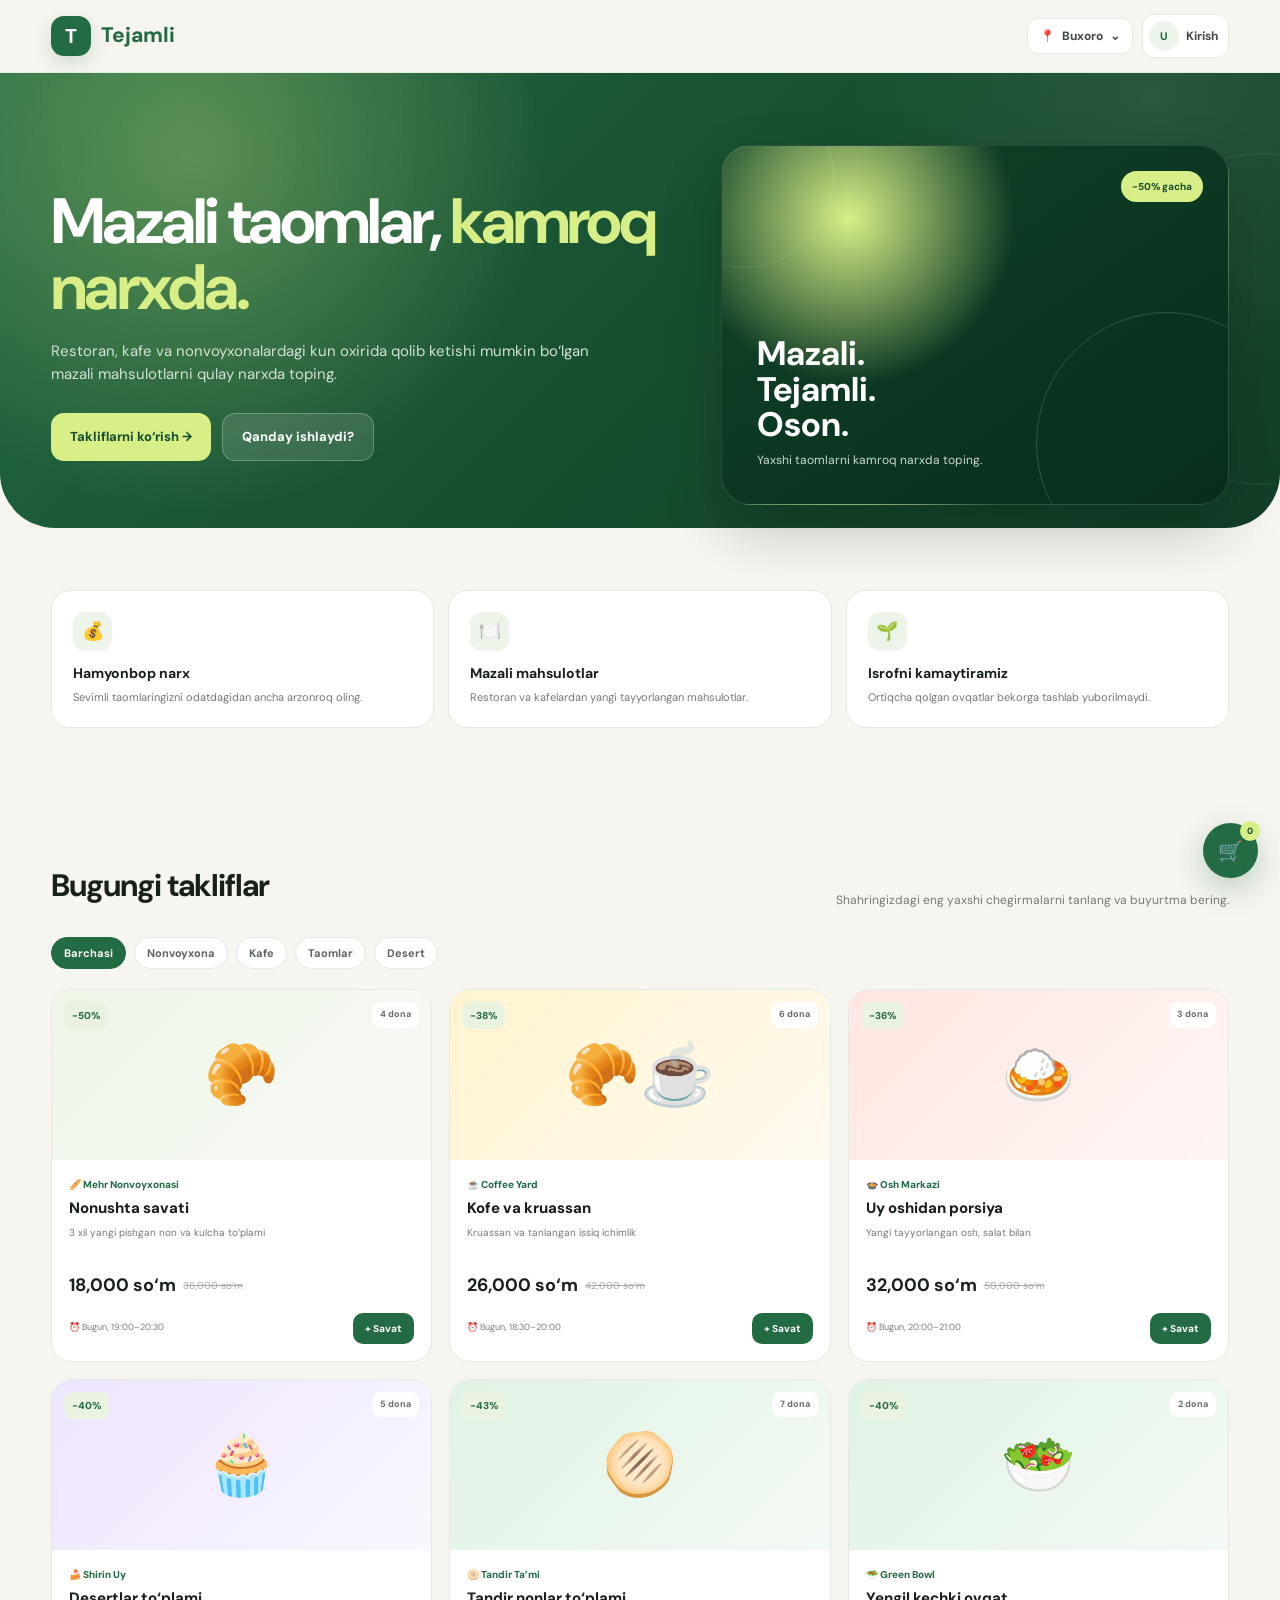
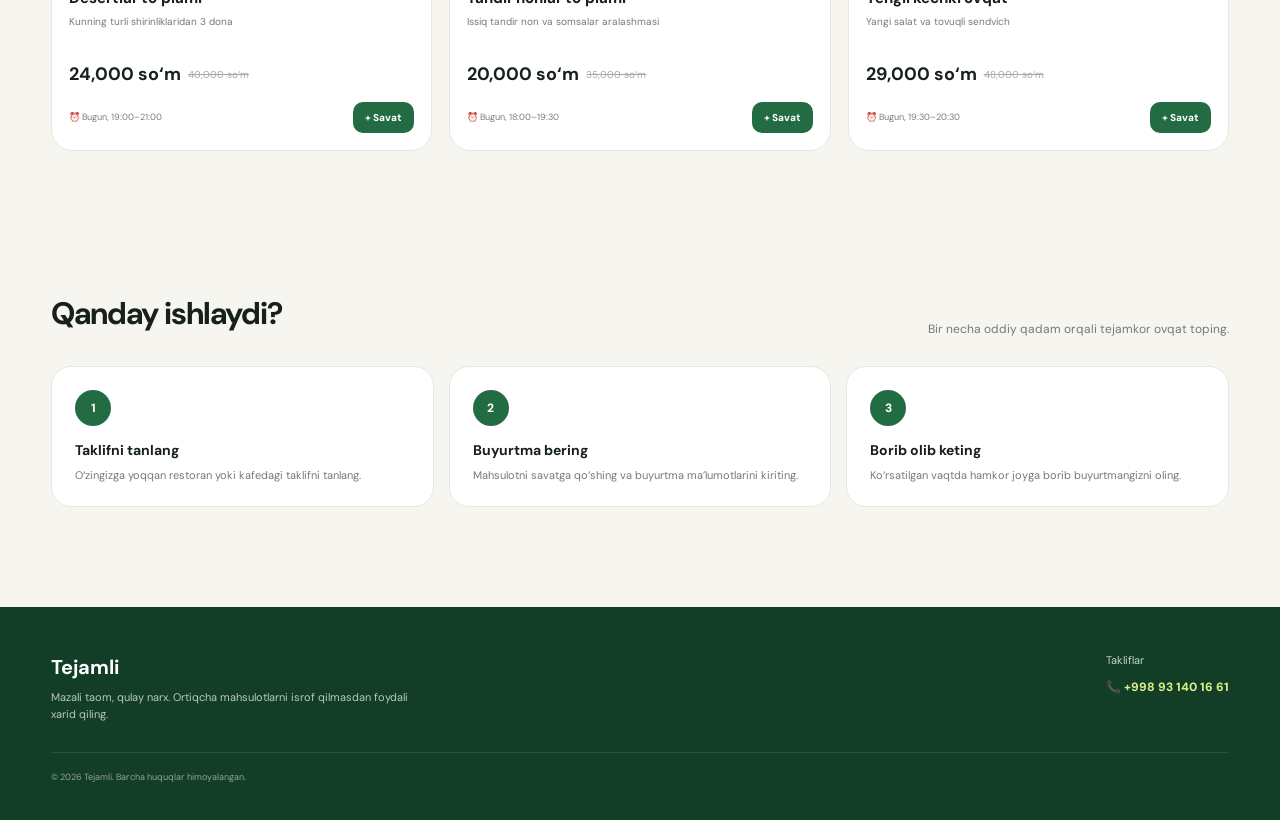
==== index.html @ e1c75a58 "Tejamli website" ====
<!DOCTYPE html>
<html lang="uz">
<head>

<meta charset="UTF-8">
<meta name="viewport" content="width=device-width, initial-scale=1.0">
<meta name="theme-color" content="#174f31">

<title>Tejamli — mazali taom, qulay narx</title>

<style>

@import url('https://fonts.googleapis.com/css2?family=DM+Sans:wght@400;500;600;700;800&display=swap');

:root{
    --green:#236b43;
    --green-dark:#174f31;
    --lime:#d8ef87;
    --cream:#f6f5f0;
    --white:#ffffff;
    --ink:#172019;
    --muted:#737b73;
    --line:#e5e9e2;
    --shadow:0 15px 40px rgba(24,43,30,.08);
}

*{
    margin:0;
    padding:0;
    box-sizing:border-box;
}

html{
    scroll-behavior:smooth;
}

body{
    font-family:'DM Sans',sans-serif;
    background:var(--cream);
    color:var(--ink);
    line-height:1.5;
}

button,
input,
textarea,
select{
    font-family:inherit;
}

button,
a{
    -webkit-tap-highlight-color:transparent;
}

button{
    border:0;
    cursor:pointer;
}

a{
    text-decoration:none;
    color:inherit;
}

.wrap{
    width:min(1180px,92%);
    margin:auto;
}


/* =====================================================
NAVBAR
===================================================== */

.navbar{
    position:sticky;
    top:0;
    z-index:1000;
    background:rgba(246,245,240,.94);
    backdrop-filter:blur(14px);
    border-bottom:1px solid rgba(229,233,226,.8);
}

.nav-inner{
    min-height:72px;
    display:flex;
    align-items:center;
    justify-content:space-between;
    gap:20px;
}


/* OLD STYLE LOGO */

.logo{
    display:flex;
    align-items:center;
    gap:10px;
    font-size:21px;
    font-weight:800;
    color:var(--green);
}

.logo-mark{
    width:40px;
    height:40px;
    border-radius:13px;
    background:var(--green);
    color:white;
    display:grid;
    place-items:center;
    font-size:20px;
    font-weight:800;
    box-shadow:0 7px 18px rgba(35,107,67,.18);
}


/* NAV ACTIONS */

.nav-actions{
    display:flex;
    align-items:center;
    gap:9px;
}

.city-button,
.profile-button{
    display:flex;
    align-items:center;
    gap:7px;
    background:white;
    border:1px solid var(--line);
    border-radius:12px;
    padding:9px 12px;
    font-size:12px;
    font-weight:700;
    color:#404941;
}

.profile-button{
    padding:6px 10px 6px 6px;
}

.profile-avatar{
    width:30px;
    height:30px;
    border-radius:50%;
    object-fit:cover;
    display:none;
}

.profile-avatar.visible{
    display:block;
}

.profile-button .profile-letter{
    width:30px;
    height:30px;
    border-radius:50%;
    background:#edf4e9;
    color:var(--green);
    display:grid;
    place-items:center;
    font-size:11px;
    font-weight:800;
}


/* =====================================================
HERO
===================================================== */

.hero{
    position:relative;
    overflow:hidden;
    padding:0 0 70px;
}

.hero::before{
    content:"";
    position:absolute;
    left:0;
    right:0;
    top:0;
    height:455px;

    background:
        radial-gradient(
            circle at 15% 18%,
            rgba(216,239,135,.32),
            transparent 31%
        ),
        radial-gradient(
            circle at 90% 5%,
            rgba(255,255,255,.08),
            transparent 25%
        ),
        linear-gradient(
            135deg,
            #236b43 0%,
            #174f31 52%,
            #123e27 100%
        );

    border-radius:0 0 55px 55px;
    z-index:0;
}

.hero::after{
    content:"";
    position:absolute;
    width:330px;
    height:330px;
    border-radius:50%;
    border:1px solid rgba(255,255,255,.08);
    right:-150px;
    top:80px;
    z-index:0;
}

.hero-grid{
    position:relative;
    z-index:1;

    display:grid;
    grid-template-columns:1.1fr .9fr;
    gap:50px;
    align-items:center;

    padding-top:72px;
}

.hero h1{
    font-size:clamp(38px,5vw,68px);
    line-height:1.02;
    letter-spacing:-2.8px;
    max-width:700px;
    color:white;
}

.hero h1 span{
    color:var(--lime);
}

.hero-text{
    margin-top:20px;
    max-width:570px;
    color:#d5e1d8;
    font-size:15px;
}

.hero-buttons{
    display:flex;
    flex-wrap:wrap;
    gap:11px;
    margin-top:28px;
}

.primary{
    display:inline-flex;
    justify-content:center;
    align-items:center;
    padding:13px 19px;
    border-radius:13px;
    background:var(--lime);
    color:var(--green-dark);
    font-size:13px;
    font-weight:800;
    transition:.2s;
}

.primary:hover{
    background:#e7f6aa;
    transform:translateY(-2px);
}

.secondary{
    display:inline-flex;
    justify-content:center;
    align-items:center;
    padding:13px 19px;
    border-radius:13px;
    background:rgba(255,255,255,.12);
    color:white;
    border:1px solid rgba(255,255,255,.25);
    font-size:13px;
    font-weight:800;
    backdrop-filter:blur(8px);
}

.secondary:hover{
    background:rgba(255,255,255,.18);
}


/* HERO CARD */

.hero-card{
    min-height:360px;
    border-radius:30px;

    background:
        radial-gradient(
            circle at 25% 20%,
            #d8ef87 0,
            transparent 35%
        ),
        linear-gradient(
            145deg,
            #0f4329,
            #092d1c
        );

    position:relative;
    overflow:hidden;

    box-shadow:
        0 25px 60px rgba(0,0,0,.20);

    border:1px solid rgba(255,255,255,.12);
}

.hero-card::before{
    content:"";
    position:absolute;
    width:260px;
    height:260px;
    border-radius:50%;
    border:1px solid rgba(255,255,255,.16);
    right:-70px;
    bottom:-70px;
}

.hero-card::after{
    content:"";
    position:absolute;
    width:180px;
    height:180px;
    border-radius:50%;
    border:1px solid rgba(255,255,255,.1);
    left:-70px;
    top:-60px;
}

.hero-card-content{
    position:absolute;
    inset:0;
    padding:35px;
    display:flex;
    flex-direction:column;
    justify-content:flex-end;
    color:white;
}

.hero-badge{
    position:absolute;
    top:25px;
    right:25px;
    padding:8px 11px;
    border-radius:30px;
    background:var(--lime);
    color:var(--green-dark);
    font-size:10px;
    font-weight:800;
}

.hero-card-content strong{
    font-size:34px;
    line-height:1.05;
}

.hero-card-content p{
    margin-top:8px;
    max-width:300px;
    color:#cbd8ce;
    font-size:12px;
}


/* =====================================================
BENEFITS
===================================================== */

.benefits{
    padding:15px 0 65px;
}

.benefit-grid{
    display:grid;
    grid-template-columns:repeat(3,1fr);
    gap:14px;
}

.benefit{
    background:white;
    border:1px solid var(--line);
    border-radius:19px;
    padding:21px;
}

.benefit-icon{
    width:39px;
    height:39px;
    border-radius:12px;
    background:#edf4e9;
    display:grid;
    place-items:center;
    font-size:18px;
    margin-bottom:12px;
}

.benefit h3{
    font-size:14px;
}

.benefit p{
    margin-top:5px;
    color:var(--muted);
    font-size:11px;
}


/* =====================================================
SECTION
===================================================== */

.section{
    padding:70px 0;
}

.section-head{
    display:flex;
    align-items:flex-end;
    justify-content:space-between;
    gap:20px;
    margin-bottom:28px;
}

.section-head h2{
    font-size:31px;
    letter-spacing:-1px;
}

.section-head p{
    max-width:460px;
    color:var(--muted);
    font-size:12px;
}


/* =====================================================
FILTERS
===================================================== */

.filters{
    display:flex;
    flex-wrap:wrap;
    gap:8px;
    margin-bottom:20px;
}

.filter{
    padding:8px 12px;
    border-radius:30px;
    background:white;
    border:1px solid var(--line);
    color:#5c665d;
    font-size:11px;
    font-weight:700;
}

.filter.active{
    background:var(--green);
    border-color:var(--green);
    color:white;
}


/* =====================================================
OFFERS
===================================================== */

.offers-grid{
    display:grid;
    grid-template-columns:repeat(3,1fr);
    gap:17px;
}

.offer-card{
    background:white;
    border:1px solid var(--line);
    border-radius:21px;
    overflow:hidden;
    transition:.25s;
    min-width:0;
}

.offer-card:hover{
    transform:translateY(-4px);
    box-shadow:var(--shadow);
}

.offer-image{
    height:170px;
    position:relative;
    display:grid;
    place-items:center;
    font-size:60px;
    background:linear-gradient(135deg,#edf5e7,#f8faf6);
}

.offer-image.yellow{
    background:linear-gradient(135deg,#fff4cf,#fffaf0);
}

.offer-image.pink{
    background:linear-gradient(135deg,#ffe6e2,#fff6f4);
}

.offer-image.purple{
    background:linear-gradient(135deg,#eee5ff,#faf7ff);
}

.offer-image.green{
    background:linear-gradient(135deg,#dff3e4,#f4faf5);
}

.offer-discount{
    position:absolute;
    left:12px;
    top:12px;
    padding:6px 8px;
    border-radius:8px;
    background:#eaf3df;
    color:var(--green);
    font-size:10px;
    font-weight:800;
}

.offer-count{
    position:absolute;
    right:12px;
    top:12px;
    padding:6px 8px;
    border-radius:8px;
    background:rgba(255,255,255,.9);
    color:#656d65;
    font-size:9px;
    font-weight:700;
}

.offer-body{
    padding:17px;
}

.offer-shop{
    color:var(--green);
    font-size:10px;
    font-weight:800;
}

.offer-name{
    margin-top:5px;
    font-size:15px;
    font-weight:800;
}

.offer-desc{
    margin-top:5px;
    min-height:34px;
    color:var(--muted);
    font-size:10px;
}

.offer-price{
    display:flex;
    align-items:center;
    gap:7px;
    margin-top:13px;
}

.offer-price strong{
    font-size:18px;
}

.offer-price del{
    color:#a5aaa4;
    font-size:10px;
}

.offer-bottom{
    display:flex;
    justify-content:space-between;
    align-items:center;
    gap:10px;
    margin-top:14px;
}

.offer-time{
    color:#777e77;
    font-size:9px;
}

.add-cart{
    padding:9px 12px;
    border-radius:10px;
    background:var(--green);
    color:white;
    font-size:10px;
    font-weight:800;
    white-space:nowrap;
}

.add-cart:hover{
    background:var(--green-dark);
}


/* =====================================================
HOW IT WORKS
===================================================== */

.steps{
    display:grid;
    grid-template-columns:repeat(3,1fr);
    gap:15px;
}

.step{
    background:white;
    border:1px solid var(--line);
    border-radius:20px;
    padding:23px;
}

.step-number{
    width:36px;
    height:36px;
    border-radius:50%;
    background:var(--green);
    color:white;
    display:grid;
    place-items:center;
    font-size:12px;
    font-weight:800;
    margin-bottom:14px;
}

.step h3{
    font-size:14px;
}

.step p{
    margin-top:6px;
    color:var(--muted);
    font-size:11px;
}


/* =====================================================
CART
===================================================== */

.cart-float{
    position:fixed;
    right:22px;
    bottom:22px;
    z-index:900;
    width:55px;
    height:55px;
    border-radius:50%;
    background:var(--green);
    color:white;
    box-shadow:0 10px 30px rgba(35,107,67,.28);
    font-size:20px;
}

.cart-count{
    position:absolute;
    right:-2px;
    top:-2px;
    min-width:20px;
    height:20px;
    padding:0 5px;
    border-radius:20px;
    background:#d8ef87;
    color:var(--green-dark);
    display:grid;
    place-items:center;
    font-size:9px;
    font-weight:800;
}


/* =====================================================
MODALS
===================================================== */

.modal{
    position:fixed;
    inset:0;
    z-index:2000;
    display:none;
    align-items:center;
    justify-content:center;
    padding:18px;
    background:rgba(16,25,19,.55);
    backdrop-filter:blur(5px);
}

.modal.active{
    display:flex;
}

.modal-box{
    width:min(560px,100%);
    max-height:90vh;
    overflow:auto;
    background:#fff;
    border-radius:24px;
    padding:22px;
    box-shadow:0 25px 70px rgba(0,0,0,.2);
}

.modal-header{
    display:flex;
    align-items:center;
    justify-content:space-between;
    gap:15px;
    margin-bottom:18px;
}

.modal-header h2{
    font-size:20px;
}

.close-modal{
    width:34px;
    height:34px;
    border-radius:10px;
    background:#f1f3ef;
    color:#596159;
    font-size:22px;
}

.close-modal:hover{
    background:#e8ece6;
}


/* =====================================================
CART MODAL
===================================================== */

.cart-list{
    display:flex;
    flex-direction:column;
    gap:10px;
}

.cart-item{
    display:flex;
    align-items:center;
    gap:12px;
    padding:12px;
    border:1px solid var(--line);
    border-radius:15px;
}

.cart-item-icon{
    width:48px;
    height:48px;
    border-radius:12px;
    background:#f0f5ed;
    display:grid;
    place-items:center;
    font-size:22px;
}

.cart-item-info{
    flex:1;
}

.cart-item-info strong{
    display:block;
    font-size:12px;
}

.cart-item-info span{
    display:block;
    margin-top:2px;
    color:var(--muted);
    font-size:10px;
}

.quantity{
    display:flex;
    align-items:center;
    gap:8px;
}

.quantity button{
    width:26px;
    height:26px;
    border-radius:8px;
    background:#edf3e9;
    color:var(--green);
    font-weight:800;
}

.quantity span{
    min-width:15px;
    text-align:center;
    font-size:11px;
    font-weight:800;
}

.cart-total{
    display:flex;
    justify-content:space-between;
    align-items:center;
    padding-top:17px;
    margin-top:17px;
    border-top:1px solid var(--line);
}

.cart-total strong{
    font-size:20px;
}

.order-form{
    display:flex;
    flex-direction:column;
    gap:10px;
    margin-top:18px;
}

.form-input{
    width:100%;
    padding:13px;
    border:1px solid #dfe5dc;
    border-radius:12px;
    outline:none;
    background:#fbfcfa;
    font-size:12px;
}

.form-input:focus{
    border-color:var(--green);
}


/* =====================================================
CITY
===================================================== */

.city-search{
    margin-bottom:12px;
}

.city-list{
    display:grid;
    grid-template-columns:repeat(2,1fr);
    gap:8px;
}

.city-item{
    padding:12px;
    border-radius:12px;
    background:#f6f8f4;
    color:#4d574f;
    font-size:11px;
    font-weight:700;
    text-align:left;
}

.city-item:hover{
    background:#eaf2e5;
    color:var(--green);
}


/* =====================================================
LOGIN
===================================================== */

.login-box{
    width:min(430px,100%);
    text-align:center;
}

.login-logo{
    width:60px;
    height:60px;
    margin:4px auto 15px;
    border-radius:18px;
    background:var(--green);
    color:white;
    display:grid;
    place-items:center;
    font-size:28px;
}

.login-box h2{
    font-size:23px;
}

.login-box p{
    margin:7px auto 20px;
    max-width:320px;
    color:var(--muted);
    font-size:11px;
}

.google-login{
    width:100%;
    min-height:44px;
    display:flex;
    align-items:center;
    justify-content:center;
    border:1px solid #dfe4df;
    border-radius:12px;
    background:white;
}

.demo-login{
    display:grid;
    grid-template-columns:1fr 1fr;
    gap:9px;
    margin-top:10px;
}

.demo-login button{
    padding:12px;
    border-radius:12px;
    background:#f3f5f2;
    color:#505850;
    font-size:11px;
    font-weight:700;
}


/* =====================================================
PROFILE
===================================================== */

.profile-box{
    width:min(430px,100%);
}

.profile-top{
    text-align:center;
}

.profile-big-avatar{
    width:75px;
    height:75px;
    margin:0 auto 12px;
    border-radius:50%;
    object-fit:cover;
}

.profile-big-letter{
    width:75px;
    height:75px;
    margin:0 auto 12px;
    border-radius:50%;
    background:#eaf3e5;
    color:var(--green);
    display:grid;
    place-items:center;
    font-size:25px;
    font-weight:800;
}

.profile-top h2{
    font-size:18px;
}

.profile-top p{
    margin-top:4px;
    color:var(--muted);
    font-size:11px;
}

.profile-info{
    margin-top:20px;
    display:flex;
    flex-direction:column;
    gap:8px;
}

.profile-info-row{
    padding:12px;
    background:#f7f9f6;
    border-radius:12px;
}

.profile-info-row span{
    display:block;
    color:#929991;
    font-size:9px;
}

.profile-info-row strong{
    display:block;
    margin-top:2px;
    font-size:11px;
}

.logout-button{
    width:100%;
    margin-top:15px;
    padding:13px;
    border-radius:12px;
    background:#f9e9e7;
    color:#b44336;
    font-size:12px;
    font-weight:800;
}


/* =====================================================
COMMENTS
===================================================== */

.comments-box{
    width:min(560px,100%);
}

.comments-intro{
    background:linear-gradient(
        135deg,
        #eef6e8,
        #f7f9f4
    );
    border:1px solid #e0e9da;
    border-radius:18px;
    padding:17px;
    margin-bottom:17px;
}

.comments-intro strong{
    display:block;
    font-size:15px;
    margin-bottom:5px;
}

.comments-intro p{
    color:var(--muted);
    font-size:11px;
    line-height:1.5;
}

.comment-form{
    display:flex;
    flex-direction:column;
    gap:10px;
}

.comment-input{
    width:100%;
    min-height:105px;
    resize:vertical;
    padding:14px;
    border:1px solid #dfe5dc;
    border-radius:15px;
    outline:none;
    background:#fbfcfa;
    color:var(--ink);
    font-size:13px;
    line-height:1.5;
}

.comment-input:focus{
    border-color:var(--green);
    box-shadow:0 0 0 3px #236b4312;
}

.comment-send{
    width:100%;
    padding:14px;
    border-radius:13px;
    background:var(--green);
    color:white;
    font-size:13px;
    font-weight:800;
    transition:.2s;
}

.comment-send:hover{
    background:#174f31;
    transform:translateY(-1px);
}

.comments-title{
    display:flex;
    align-items:center;
    justify-content:space-between;
    gap:10px;
    margin:23px 0 11px;
}

.comments-title h3{
    font-size:15px;
}

.comments-count{
    padding:5px 9px;
    border-radius:30px;
    background:#edf4e9;
    color:var(--green);
    font-size:10px;
    font-weight:800;
}

.comments-list{
    display:flex;
    flex-direction:column;
    gap:9px;
    max-height:300px;
    overflow:auto;
    padding-right:2px;
}

.comment-item{
    display:flex;
    gap:10px;
    padding:12px;
    border:1px solid #e7ebe4;
    border-radius:15px;
    background:#fff;
}

.comment-avatar{
    width:35px;
    height:35px;
    flex:none;
    border-radius:50%;
    background:linear-gradient(
        145deg,
        #2c8050,
        #1c5736
    );
    color:white;
    display:grid;
    place-items:center;
    font-size:12px;
    font-weight:800;
}

.comment-content{
    min-width:0;
    flex:1;
}

.comment-user{
    font-size:12px;
    font-weight:800;
}

.comment-text{
    margin-top:4px;
    color:#687065;
    font-size:11px;
    line-height:1.5;
    word-break:break-word;
}

.comment-date{
    margin-top:5px;
    color:#a0a59d;
    font-size:9px;
}

.empty-comments{
    text-align:center;
    padding:25px 10px;
    color:var(--muted);
    border:1px dashed #dce2d8;
    border-radius:15px;
}

.empty-comments-icon{
    font-size:28px;
    margin-bottom:7px;
}

.empty-comments p{
    font-size:11px;
}


/* =====================================================
FOOTER
===================================================== */

.footer{
    margin-top:30px;
    padding:45px 0 35px;
    background:#123e27;
    color:white;
}

.footer-inner{
    display:flex;
    justify-content:space-between;
    gap:30px;
}

.footer-brand{
    max-width:380px;
}

.footer-brand h3{
    font-size:20px;
}

.footer-brand p{
    margin-top:7px;
    color:#b9c9be;
    font-size:11px;
}

.footer-links{
    display:flex;
    flex-direction:column;
    gap:9px;
}

.footer-links a{
    color:#c7d3ca;
    font-size:11px;
    transition:.2s;
}

.footer-links a:hover{
    color:white;
}

.contact-phone{
    display:inline-flex;
    align-items:center;
    gap:7px;
    color:#d8ef87 !important;
    font-size:12px !important;
    font-weight:800;
    transition:.2s;
}

.contact-phone:hover{
    color:white !important;
    transform:translateY(-1px);
}

.footer-bottom{
    margin-top:30px;
    padding-top:18px;
    border-top:1px solid rgba(255,255,255,.1);
    color:#91a498;
    font-size:9px;
}


/* =====================================================
TOAST
===================================================== */

.toast{
    position:fixed;
    left:50%;
    bottom:25px;
    z-index:4000;
    transform:translate(-50%,20px);
    opacity:0;
    pointer-events:none;
    padding:12px 17px;
    border-radius:12px;
    background:#172019;
    color:white;
    font-size:11px;
    font-weight:700;
    transition:.25s;
}

.toast.show{
    opacity:1;
    transform:translate(-50%,0);
}


/* =====================================================
RESPONSIVE
===================================================== */

@media(max-width:900px){

    .hero-grid{
        grid-template-columns:1fr;
    }

    .hero::before{
        height:590px;
    }

    .hero{
        padding-top:0;
    }

    .offers-grid{
        grid-template-columns:repeat(2,minmax(0,1fr));
    }

    .benefit-grid,
    .steps{
        grid-template-columns:1fr;
    }

}


/* =====================================================
PHONE — 2 TA PRODUCT
===================================================== */

@media(max-width:600px){

    .wrap{
        width:94%;
    }

    .nav-inner{
        min-height:64px;
    }

    .city-button{
        padding:8px 9px;
    }

    .city-button span{
        display:none;
    }

    .hero::before{
        height:570px;
        border-radius:0 0 35px 35px;
    }

    .hero-grid{
        padding-top:45px;
        gap:30px;
    }

    .hero h1{
        font-size:42px;
        letter-spacing:-2px;
    }

    .hero-text{
        font-size:14px;
    }

    .hero-card{
        min-height:280px;
    }

    .hero-card-content{
        padding:25px;
    }

    .hero-card-content strong{
        font-size:29px;
    }


    /* ASOSIY O'ZGARISH */
    .offers-grid{
        grid-template-columns:repeat(2,minmax(0,1fr));
        gap:9px;
    }

    .offer-card{
        border-radius:15px;
    }

    .offer-image{
        height:105px;
        font-size:38px;
    }

    .offer-discount{
        left:7px;
        top:7px;
        padding:4px 5px;
        border-radius:6px;
        font-size:8px;
    }

    .offer-count{
        right:7px;
        top:7px;
        padding:4px 5px;
        border-radius:6px;
        font-size:7px;
    }

    .offer-body{
        padding:10px;
    }

    .offer-shop{
        font-size:8px;
        white-space:nowrap;
        overflow:hidden;
        text-overflow:ellipsis;
    }

    .offer-name{
        margin-top:4px;
        font-size:11px;
        line-height:1.25;
        min-height:28px;
    }

    .offer-desc{
        margin-top:4px;
        min-height:38px;
        font-size:8px;
        line-height:1.35;
    }

    .offer-price{
        gap:4px;
        margin-top:8px;
        flex-wrap:wrap;
    }

    .offer-price strong{
        font-size:11px;
    }

    .offer-price del{
        font-size:8px;
    }

    .offer-bottom{
        display:flex;
        flex-direction:column;
        align-items:stretch;
        gap:7px;
        margin-top:9px;
    }

    .offer-time{
        font-size:7px;
        white-space:nowrap;
        overflow:hidden;
        text-overflow:ellipsis;
    }

    .add-cart{
        width:100%;
        padding:8px 5px;
        border-radius:8px;
        font-size:9px;
    }

    .section{
        padding:50px 0;
    }

    .section-head{
        display:block;
    }

    .section-head p{
        margin-top:8px;
    }

    .footer-inner{
        flex-direction:column;
    }

    .city-list{
        grid-template-columns:1fr;
    }

    .comments-list{
        max-height:250px;
    }

    .comment-input{
        min-height:95px;
    }

}


/* JUDA KICHIK TELEFONLAR */

@media(max-width:380px){

    .offers-grid{
        gap:7px;
    }

    .offer-image{
        height:95px;
        font-size:34px;
    }

    .offer-body{
        padding:8px;
    }

    .offer-name{
        font-size:10px;
    }

    .offer-desc{
        font-size:7px;
        min-height:35px;
    }

    .offer-price strong{
        font-size:10px;
    }

    .add-cart{
        font-size:8px;
        padding:7px 4px;
    }

}

</style>
</head>

<body>


<!-- =====================================================
NAVBAR
===================================================== -->

<header class="navbar">

<div class="wrap nav-inner">

<a href="#" class="logo">

<span class="logo-mark">
T
</span>

<span>
Tejamli
</span>

</a>


<div class="nav-actions">

<button
class="city-button"
id="cityButton"
>
📍

<span id="selectedCity">
Buxoro
</span>

⌄

</button>


<button
class="profile-button"
id="profileButton"
>

<span
class="profile-letter"
id="profileLetter"
>
U
</span>

<img
class="profile-avatar"
id="profileAvatar"
alt="Profil"
>

<span id="profileButtonName">
Kirish
</span>

</button>

</div>

</div>

</header>


<!-- =====================================================
HERO
===================================================== -->

<main>

<section class="hero">

<div class="wrap hero-grid">

<div>

<h1>
Mazali taomlar,
<span>
kamroq narxda.
</span>
</h1>


<p class="hero-text">
Restoran, kafe va nonvoyxonalardagi
kun oxirida qolib ketishi mumkin bo‘lgan
mazali mahsulotlarni qulay narxda toping.
</p>


<div class="hero-buttons">

<a
class="primary"
href="#takliflar"
>
Takliflarni ko‘rish →
</a>


<a
class="secondary"
href="#qanday"
>
Qanday ishlaydi?
</a>

</div>

</div>


<div class="hero-card">

<div class="hero-badge">
−50% gacha
</div>

<div class="hero-card-content">

<strong>
Mazali.<br>
Tejamli.<br>
Oson.
</strong>

<p>
Yaxshi taomlarni
kamroq narxda toping.
</p>

</div>

</div>

</div>

</section>


<!-- =====================================================
BENEFITS
===================================================== -->

<section class="benefits">

<div class="wrap benefit-grid">


<div class="benefit">

<div class="benefit-icon">
💰
</div>

<h3>
Hamyonbop narx
</h3>

<p>
Sevimli taomlaringizni
odatdagidan ancha arzonroq oling.
</p>

</div>


<div class="benefit">

<div class="benefit-icon">
🍽️
</div>

<h3>
Mazali mahsulotlar
</h3>

<p>
Restoran va kafelardan yangi
tayyorlangan mahsulotlar.
</p>

</div>


<div class="benefit">

<div class="benefit-icon">
🌱
</div>

<h3>
Isrofni kamaytiramiz
</h3>

<p>
Ortiqcha qolgan ovqatlar
bekorga tashlab yuborilmaydi.
</p>

</div>


</div>

</section>


<!-- =====================================================
OFFERS
===================================================== -->

<section
class="section"
id="takliflar"
>

<div class="wrap">

<div class="section-head">

<div>

<h2>
Bugungi takliflar
</h2>

</div>

<p>
Shahringizdagi eng yaxshi
chegirmalarni tanlang va buyurtma bering.
</p>

</div>


<div
class="filters"
id="filters"
>

<button
class="filter active"
data-filter="all"
>
Barchasi
</button>

<button
class="filter"
data-filter="bakery"
>
Nonvoyxona
</button>

<button
class="filter"
data-filter="cafe"
>
Kafe
</button>

<button
class="filter"
data-filter="meal"
>
Taomlar
</button>

<button
class="filter"
data-filter="dessert"
>
Desert
</button>

</div>


<div
class="offers-grid"
id="offersGrid"
></div>

</div>

</section>


<!-- =====================================================
HOW IT WORKS
===================================================== -->

<section
class="section"
id="qanday"
>

<div class="wrap">

<div class="section-head">

<div>

<h2>
Qanday ishlaydi?
</h2>

</div>

<p>
Bir necha oddiy qadam orqali
tejamkor ovqat toping.
</p>

</div>


<div class="steps">

<div class="step">

<div class="step-number">
1
</div>

<h3>
Taklifni tanlang
</h3>

<p>
O‘zingizga yoqqan restoran yoki
kafedagi taklifni tanlang.
</p>

</div>


<div class="step">

<div class="step-number">
2
</div>

<h3>
Buyurtma bering
</h3>

<p>
Mahsulotni savatga qo‘shing va
buyurtma ma’lumotlarini kiriting.
</p>

</div>


<div class="step">

<div class="step-number">
3
</div>

<h3>
Borib olib keting
</h3>

<p>
Ko‘rsatilgan vaqtda hamkor
joyga borib buyurtmangizni oling.
</p>

</div>

</div>

</div>

</section>

</main>


<!-- =====================================================
CART FLOAT
===================================================== -->

<button
class="cart-float"
id="cartButton"
>

🛒

<span
class="cart-count"
id="cartCount"
>
0
</span>

</button>


<!-- =====================================================
CART MODAL
===================================================== -->

<div
class="modal"
id="cartModal"
>

<div class="modal-box">

<div class="modal-header">

<h2>
Savat
</h2>

<button
class="close-modal"
id="closeCart"
>
×
</button>

</div>


<div
class="cart-list"
id="cartList"
></div>


<div class="cart-total">

<span>
Jami:
</span>

<strong id="cartTotal">
0 so‘m
</strong>

</div>


<div class="order-form">

<input
class="form-input"
id="orderName"
type="text"
placeholder="Ismingiz"
/>

<input
class="form-input"
id="orderPhone"
type="tel"
placeholder="+998 __ ___ __ __"
/>

<button
class="primary"
id="orderButton"
>
Buyurtma berish
</button>

</div>

</div>

</div>


<!-- =====================================================
CITY MODAL
===================================================== -->

<div
class="modal"
id="cityModal"
>

<div class="modal-box">

<div class="modal-header">

<h2>
Shaharni tanlang
</h2>

<button
class="close-modal"
id="closeCity"
>
×
</button>

</div>


<input
class="form-input city-search"
id="citySearch"
type="text"
placeholder="Shahar qidirish..."
>


<div
class="city-list"
id="cityList"
></div>

</div>

</div>


<!-- =====================================================
LOGIN MODAL
===================================================== -->

<div
class="modal"
id="loginModal"
>

<div class="modal-box login-box">

<button
class="close-modal"
id="closeLogin"
style="position:absolute;right:25px;top:25px;"
>
×
</button>

<div class="login-logo">
T
</div>

<h2>
Tejamli'ga kirish
</h2>

<p>
Profilingizni saqlash va buyurtmalarni
qulay boshqarish uchun tizimga kiring.
</p>


<div
class="google-login"
id="googleLogin"
></div>


<div class="demo-login">

<button id="facebookLogin">
🔵 Facebook
</button>

<button id="appleLogin">
 Apple
</button>

</div>

</div>

</div>


<!-- =====================================================
PROFILE MODAL
===================================================== -->

<div
class="modal"
id="profileModal"
>

<div class="modal-box profile-box">

<div class="modal-header">

<h2>
Profil
</h2>

<button
class="close-modal"
id="closeProfile"
>
×
</button>

</div>


<div class="profile-top">

<div
class="profile-big-letter"
id="profileBigLetter"
>
U
</div>

<img
class="profile-big-avatar"
id="profileBigAvatar"
alt="Profil rasmi"
style="display:none;"
>

<h2 id="profileNameBig">
Foydalanuvchi
</h2>

<p id="profileEmail">
email@example.com
</p>

</div>


<div class="profile-info">

<div class="profile-info-row">

<span>
Ism
</span>

<strong id="profileInfoName">
-
</strong>

</div>


<div class="profile-info-row">

<span>
Email
</span>

<strong id="profileInfoEmail">
-
</strong>

</div>

</div>


<button
class="logout-button"
id="logoutButton"
>
Chiqish
</button>

</div>

</div>


<!-- =====================================================
COMMENTS MODAL
===================================================== -->

<div
class="modal"
id="commentsModal"
>

<div class="modal-box comments-box">

<div class="modal-header">

<div>

<h2>
💬 Takliflar
</h2>

</div>

<button
class="close-modal"
id="closeComments"
>
×
</button>

</div>


<div class="comments-intro">

<strong>
Fikringiz biz uchun muhim
</strong>

<p>
Tejamli haqida fikringizni yozing.
Taklif yoki izohingizni qoldiring.
</p>

</div>


<div class="comment-form">

<textarea
class="comment-input"
id="commentInput"
placeholder="Fikringizni shu yerga yozing..."
maxlength="500"
></textarea>

<button
class="comment-send"
id="sendComment"
>
✈️ Yuborish
</button>

</div>


<div class="comments-title">

<h3>
Oxirgi fikrlar
</h3>

<span
class="comments-count"
id="commentsCount"
>
0 ta
</span>

</div>


<div
class="comments-list"
id="commentsList"
></div>

</div>

</div>


<!-- =====================================================
FOOTER
===================================================== -->

<footer class="footer">

<div class="wrap">

<div class="footer-inner">

<div class="footer-brand">

<h3>
Tejamli
</h3>

<p>
Mazali taom, qulay narx.
Ortiqcha mahsulotlarni
isrof qilmasdan foydali xarid qiling.
</p>

</div>


<div class="footer-links">

<a
href="#takliflar"
id="footerOffersLink"
>
Takliflar
</a>


<a
class="contact-phone"
href="tel:+998931401661"
>
📞 +998 93 140 16 61
</a>

</div>

</div>


<div class="footer-bottom">

© 2026 Tejamli. Barcha huquqlar himoyalangan.

</div>

</div>

</footer>


<!-- =====================================================
TOAST
===================================================== -->

<div
class="toast"
id="toast"
></div>


<script
src="https://accounts.google.com/gsi/client"
async
defer
></script>


<!-- =====================================================
JAVASCRIPT
===================================================== -->

<script>

/* =====================================================
DATA
===================================================== */

const offers = [
{
    type:'bakery',
    shop:'Mehr Nonvoyxonasi',
    address:'Buxoro, Bahouddin Naqshband ko‘chasi, 12',
    map:'https://maps.google.com/?q=Bukhara+Bahouddin+Naqshband+street',
    icon:'🥖',
    name:'Nonushta savati',
    desc:'3 xil yangi pishgan non va kulcha to‘plami',
    price:18000,
    old:36000,
    discount:'−50%',
    count:4,
    time:'Bugun, 19:00–20:30',
    emoji:'🥐',
    tone:''
},
{
    type:'cafe',
    shop:'Coffee Yard',
    address:'Buxoro, Mustaqillik ko‘chasi, 5',
    map:'https://maps.google.com/?q=Bukhara+Mustaqillik+street',
    icon:'☕',
    name:'Kofe va kruassan',
    desc:'Kruassan va tanlangan issiq ichimlik',
    price:26000,
    old:42000,
    discount:'−38%',
    count:6,
    time:'Bugun, 18:30–20:00',
    emoji:'🥐☕',
    tone:'yellow'
},
{
    type:'meal',
    shop:'Osh Markazi',
    address:'Buxoro, Ibn Sino ko‘chasi, 21',
    map:'https://maps.google.com/?q=Bukhara+Ibn+Sino+street',
    icon:'🍲',
    name:'Uy oshidan porsiya',
    desc:'Yangi tayyorlangan osh, salat bilan',
    price:32000,
    old:50000,
    discount:'−36%',
    count:3,
    time:'Bugun, 20:00–21:00',
    emoji:'🍛',
    tone:'pink'
},
{
    type:'dessert',
    shop:'Shirin Uy',
    address:'Buxoro, G‘ijduvon ko‘chasi, 8',
    map:'https://maps.google.com/?q=Bukhara+Gijduvon+street',
    icon:'🍰',
    name:'Desertlar to‘plami',
    desc:'Kunning turli shirinliklaridan 3 dona',
    price:24000,
    old:40000,
    discount:'−40%',
    count:5,
    time:'Bugun, 19:00–21:00',
    emoji:'🧁',
    tone:'purple'
},
{
    type:'bakery',
    shop:'Tandir Ta’mi',
    address:'Buxoro, Alpomish ko‘chasi, 16',
    map:'https://maps.google.com/?q=Bukhara+Alpomish+street',
    icon:'🫓',
    name:'Tandir nonlar to‘plami',
    desc:'Issiq tandir non va somsalar aralashmasi',
    price:20000,
    old:35000,
    discount:'−43%',
    count:7,
    time:'Bugun, 18:00–19:30',
    emoji:'🫓',
    tone:'green'
},
{
    type:'cafe',
    shop:'Green Bowl',
    address:'Buxoro, Istiqlol ko‘chasi, 3',
    map:'https://maps.google.com/?q=Bukhara+Istiqlol+street',
    icon:'🥗',
    name:'Yengil kechki ovqat',
    desc:'Yangi salat va tovuqli sendvich',
    price:29000,
    old:48000,
    discount:'−40%',
    count:2,
    time:'Bugun, 19:30–20:30',
    emoji:'🥗',
    tone:'green'
}
];


/* =====================================================
CITIES
===================================================== */

const cities = [
    'Buxoro',
    'Toshkent',
    'Samarqand',
    'Andijon',
    'Namangan',
    'Farg‘ona',
    'Qarshi',
    'Navoiy',
    'Jizzax',
    'Termiz',
    'Urganch',
    'Xiva',
    'Nukus',
    'Guliston'
];


/* =====================================================
HELPER
===================================================== */

function money(number){
    return new Intl.NumberFormat('uz-UZ').format(number) + ' so‘m';
}


/* =====================================================
ELEMENTS
===================================================== */

const offersGrid =
    document.getElementById('offersGrid');

const filters =
    document.querySelectorAll('.filter');

const cartButton =
    document.getElementById('cartButton');

const cartModal =
    document.getElementById('cartModal');

const closeCart =
    document.getElementById('closeCart');

const cartList =
    document.getElementById('cartList');

const cartCount =
    document.getElementById('cartCount');

const cartTotal =
    document.getElementById('cartTotal');

const orderButton =
    document.getElementById('orderButton');

const cityButton =
    document.getElementById('cityButton');

const cityModal =
    document.getElementById('cityModal');

const closeCity =
    document.getElementById('closeCity');

const cityList =
    document.getElementById('cityList');

const citySearch =
    document.getElementById('citySearch');

const selectedCity =
    document.getElementById('selectedCity');

const profileButton =
    document.getElementById('profileButton');

const profileButtonName =
    document.getElementById('profileButtonName');

const profileLetter =
    document.getElementById('profileLetter');

const profileAvatar =
    document.getElementById('profileAvatar');

const loginModal =
    document.getElementById('loginModal');

const closeLogin =
    document.getElementById('closeLogin');

const profileModal =
    document.getElementById('profileModal');

const closeProfile =
    document.getElementById('closeProfile');

const toast =
    document.getElementById('toast');


/* =====================================================
CART
===================================================== */

let cart = [];


function addToCart(index){

    const product = offers[index];

    const existing =
        cart.find(item => item.index === index);

    if(existing){

        existing.quantity++;

    }else{

        cart.push({
            index:index,
            quantity:1
        });

    }

    renderCart();

    showToast(
        `${product.name} savatga qo‘shildi ✓`
    );
}


function changeQuantity(index, change){

    const item =
        cart.find(item => item.index === index);

    if(!item) return;

    item.quantity += change;

    if(item.quantity <= 0){

        cart =
            cart.filter(item => item.index !== index);

    }

    renderCart();
}


function removeFromCart(index){

    cart =
        cart.filter(item => item.index !== index);

    renderCart();
}


function renderCart(){

    let total = 0;
    let count = 0;

    if(cart.length === 0){

        cartList.innerHTML = `
            <div style="
                text-align:center;
                padding:35px 10px;
                color:#737b73;
                font-size:12px;
            ">
                🛒<br><br>
                Savatingiz hozircha bo‘sh.
            </div>
        `;

    }else{

        cartList.innerHTML =
            cart.map(item => {

                const product =
                    offers[item.index];

                const itemTotal =
                    product.price * item.quantity;

                total += itemTotal;
                count += item.quantity;

                return `
                    <div class="cart-item">

                        <div class="cart-item-icon">
                            ${product.emoji}
                        </div>

                        <div class="cart-item-info">

                            <strong>
                                ${product.name}
                            </strong>

                            <span>
                                ${money(product.price)}
                            </span>

                        </div>

                        <div class="quantity">

                            <button
                                onclick="changeQuantity(${item.index},-1)"
                            >
                                −
                            </button>

                            <span>
                                ${item.quantity}
                            </span>

                            <button
                                onclick="changeQuantity(${item.index},1)"
                            >
                                +
                            </button>

                        </div>

                        <button
                            onclick="removeFromCart(${item.index})"
                            style="
                                background:none;
                                color:#b44336;
                                font-size:15px;
                                margin-left:3px;
                            "
                        >
                            ×
                        </button>

                    </div>
                `;

            }).join('');

    }

    cartCount.textContent = count;
    cartTotal.textContent = money(total);
}


/* =====================================================
RENDER OFFERS
===================================================== */

function render(filter = 'all'){

    const filtered =
        filter === 'all'
            ? offers
            : offers.filter(item => item.type === filter);

    offersGrid.innerHTML =
        filtered.map(product => {

            const originalIndex =
                offers.indexOf(product);

            return `
                <article class="offer-card">

                    <div class="offer-image ${product.tone}">

                        <span>
                            ${product.emoji}
                        </span>

                        <div class="offer-discount">
                            ${product.discount}
                        </div>

                        <div class="offer-count">
                            ${product.count} dona
                        </div>

                    </div>

                    <div class="offer-body">

                        <div class="offer-shop">
                            ${product.icon}
                            ${product.shop}
                        </div>

                        <div class="offer-name">
                            ${product.name}
                        </div>

                        <div class="offer-desc">
                            ${product.desc}
                        </div>

                        <div class="offer-price">

                            <strong>
                                ${money(product.price)}
                            </strong>

                            <del>
                                ${money(product.old)}
                            </del>

                        </div>

                        <div class="offer-bottom">

                            <div class="offer-time">
                                ⏰ ${product.time}
                            </div>

                            <button
                                class="add-cart"
                                onclick="addToCart(${originalIndex})"
                            >
                                + Savat
                            </button>

                        </div>

                    </div>

                </article>
            `;

        }).join('');
}


/* =====================================================
FILTERS
===================================================== */

filters.forEach(button => {

    button.addEventListener('click', () => {

        filters.forEach(item => {
            item.classList.remove('active');
        });

        button.classList.add('active');

        render(
            button.dataset.filter
        );

    });

});


/* =====================================================
CART MODAL
===================================================== */

cartButton.addEventListener('click', () => {

    cartModal.classList.add('active');

    renderCart();

});


closeCart.addEventListener('click', () => {

    cartModal.classList.remove('active');

});


cartModal.addEventListener('click', event => {

    if(event.target === cartModal){

        cartModal.classList.remove('active');

    }

});


/* =====================================================
CITY
===================================================== */

function renderCities(search = ''){

    const result =
        cities.filter(city =>
            city.toLowerCase()
                .includes(search.toLowerCase())
        );

    if(result.length === 0){

        cityList.innerHTML = `
            <div style="
                grid-column:1/-1;
                text-align:center;
                padding:20px;
                color:#737b73;
                font-size:11px;
            ">
                Shahar topilmadi.
            </div>
        `;

        return;
    }

    cityList.innerHTML =
        result.map(city => `
            <button
                class="city-item"
                onclick="selectCity('${city.replace(/'/g,"\\'")}')"
            >
                📍 ${city}
            </button>
        `).join('');
}


function selectCity(city){

    selectedCity.textContent = city;

    localStorage.setItem(
        'tejamli_city',
        city
    );

    cityModal.classList.remove('active');

    showToast(
        `${city} tanlandi ✓`
    );
}


cityButton.addEventListener('click', () => {

    cityModal.classList.add('active');

    citySearch.value = '';

    renderCities();

    setTimeout(() => {
        citySearch.focus();
    },100);

});


closeCity.addEventListener('click', () => {

    cityModal.classList.remove('active');

});


cityModal.addEventListener('click', event => {

    if(event.target === cityModal){

        cityModal.classList.remove('active');

    }

});


citySearch.addEventListener('input', () => {

    renderCities(
        citySearch.value
    );

});


/* =====================================================
GOOGLE LOGIN
===================================================== */

const GOOGLE_CLIENT_ID =
'313061638228-2d9pvfhkfg1nc4n3dh9mg2m65mqpf8sk.apps.googleusercontent.com';


function saveGoogleUser(user){

    localStorage.setItem(
        'tejamli_google_user',
        JSON.stringify(user)
    );

}


function getGoogleUser(){

    try{

        const saved =
            localStorage.getItem(
                'tejamli_google_user'
            );

        return saved
            ? JSON.parse(saved)
            : null;

    }catch(error){

        return null;

    }

}


function getInitials(name){

    if(!name) return 'U';

    return name
        .split(' ')
        .filter(Boolean)
        .slice(0,2)
        .map(word =>
            word.charAt(0).toUpperCase()
        )
        .join('');
}


function showLoggedInUser(user){

    if(!user) return;

    const name =
        user.name || 'Foydalanuvchi';

    profileButtonName.textContent =
        name.split(' ')[0];

    profileLetter.textContent =
        getInitials(name);


    if(user.picture){

        profileAvatar.src =
            user.picture;

        profileAvatar.classList.add(
            'visible'
        );

        profileLetter.style.display =
            'none';

    }else{

        profileAvatar.classList.remove(
            'visible'
        );

        profileLetter.style.display =
            'grid';

    }


    document.getElementById(
        'profileBigLetter'
    ).textContent =
        getInitials(name);


    document.getElementById(
        'profileNameBig'
    ).textContent =
        name;


    document.getElementById(
        'profileEmail'
    ).textContent =
        user.email || '';


    document.getElementById(
        'profileInfoName'
    ).textContent =
        name;


    document.getElementById(
        'profileInfoEmail'
    ).textContent =
        user.email || '';


    if(user.picture){

        const bigAvatar =
            document.getElementById(
                'profileBigAvatar'
            );

        bigAvatar.src =
            user.picture;

        bigAvatar.style.display =
            'block';

        document.getElementById(
            'profileBigLetter'
        ).style.display =
            'none';

    }

}


function handleGoogleLogin(response){

    try{

        const payload =
            JSON.parse(
                atob(
                    response.credential
                        .split('.')[1]
                        .replace(/-/g,'+')
                        .replace(/_/g,'/')
                )
            );

        const user = {

            name:payload.name,

            email:payload.email,

            picture:payload.picture || ''

        };

        saveGoogleUser(user);

        showLoggedInUser(user);

        loginModal.classList.remove(
            'active'
        );

        showToast(
            `Xush kelibsiz, ${payload.name.split(' ')[0]}! ✓`
        );

    }catch(error){

        console.error(
            'Google login error:',
            error
        );

        showToast(
            'Google orqali kirishda xatolik.'
        );

    }

}


function initGoogleLogin(){

    if(
        !window.google ||
        !google.accounts ||
        !google.accounts.id
    ){

        return;

    }


    google.accounts.id.initialize({

        client_id:GOOGLE_CLIENT_ID,

        callback:handleGoogleLogin

    });


    google.accounts.id.renderButton(

        document.getElementById(
            'googleLogin'
        ),

        {
            theme:'outline',
            size:'large',
            width:350,
            text:'signin_with',
            shape:'rectangular'
        }

    );

}


function restoreGoogleLogin(){

    const user =
        getGoogleUser();

    if(user){

        showLoggedInUser(user);

    }else{

        profileButtonName.textContent =
            'Kirish';

        profileLetter.textContent =
            'U';

    }

}


/* =====================================================
PROFILE
===================================================== */

profileButton.addEventListener('click', () => {

    const user =
        getGoogleUser();

    if(user){

        showLoggedInUser(user);

        profileModal.classList.add(
            'active'
        );

    }else{

        loginModal.classList.add(
            'active'
        );

    }

});


closeLogin.addEventListener('click', () => {

    loginModal.classList.remove(
        'active'
    );

});


loginModal.addEventListener('click', event => {

    if(event.target === loginModal){

        loginModal.classList.remove(
            'active'
        );

    }

});


closeProfile.addEventListener('click', () => {

    profileModal.classList.remove(
        'active'
    );

});


profileModal.addEventListener('click', event => {

    if(event.target === profileModal){

        profileModal.classList.remove(
            'active'
        );

    }

});


document.getElementById(
    'logoutButton'
).addEventListener('click', () => {

    localStorage.removeItem(
        'tejamli_google_user'
    );

    profileModal.classList.remove(
        'active'
    );

    profileButtonName.textContent =
        'Kirish';

    profileLetter.textContent =
        'U';

    profileAvatar.src = '';

    profileAvatar.classList.remove(
        'visible'
    );

    profileAvatar.style.display =
        '';

    profileLetter.style.display =
        'grid';

    showToast(
        'Hisobdan chiqildi ✓'
    );

});


/* =====================================================
DEMO LOGIN
===================================================== */

document.getElementById(
    'facebookLogin'
).addEventListener('click', () => {

    showToast(
        'Facebook orqali kirish hozircha mavjud emas.'
    );

});


document.getElementById(
    'appleLogin'
).addEventListener('click', () => {

    showToast(
        'Apple orqali kirish hozircha mavjud emas.'
    );

});


/* =====================================================
TAKLIFLAR / COMMENTS
===================================================== */

const commentsModal =
    document.getElementById(
        'commentsModal'
    );

const closeComments =
    document.getElementById(
        'closeComments'
    );

const commentInput =
    document.getElementById(
        'commentInput'
    );

const sendComment =
    document.getElementById(
        'sendComment'
    );

const commentsList =
    document.getElementById(
        'commentsList'
    );

const commentsCount =
    document.getElementById(
        'commentsCount'
    );

const footerOffersLink =
    document.getElementById(
        'footerOffersLink'
    );

const COMMENTS_KEY =
    'tejamli_comments';


function getComments(){

    try{

        const saved =
            localStorage.getItem(
                COMMENTS_KEY
            );

        if(!saved) return [];

        return JSON.parse(saved);

    }catch(error){

        console.error(
            'Comments read error:',
            error
        );

        return [];

    }

}


function saveComments(comments){

    localStorage.setItem(
        COMMENTS_KEY,
        JSON.stringify(comments)
    );

}


function getCommentInitials(name){

    return name
        .split(' ')
        .filter(Boolean)
        .slice(0,2)
        .map(word =>
            word.charAt(0).toUpperCase()
        )
        .join('') || 'U';

}


function formatCommentDate(date){

    return new Intl.DateTimeFormat(
        'uz-UZ',
        {
            day:'2-digit',
            month:'2-digit',
            year:'numeric',
            hour:'2-digit',
            minute:'2-digit'
        }
    ).format(
        new Date(date)
    );

}


function escapeCommentHTML(text){

    const div =
        document.createElement('div');

    div.textContent = text;

    return div.innerHTML;

}


function renderComments(){

    const comments =
        getComments();

    commentsCount.textContent =
        `${comments.length} ta`;


    if(comments.length === 0){

        commentsList.innerHTML = `

            <div class="empty-comments">

                <div class="empty-comments-icon">
                    💬
                </div>

                <p>
                    Hali fikrlar yo‘q.
                    Birinchi bo‘lib fikringizni yozing!
                </p>

            </div>

        `;

        return;

    }


    commentsList.innerHTML =

        comments
        .slice()
        .reverse()
        .map(comment => `

            <div class="comment-item">

                <div class="comment-avatar">
                    ${getCommentInitials(
                        comment.name
                    )}
                </div>


                <div class="comment-content">

                    <div class="comment-user">
                        ${escapeCommentHTML(
                            comment.name
                        )}
                    </div>


                    <div class="comment-text">
                        ${escapeCommentHTML(
                            comment.text
                        )}
                    </div>


                    <div class="comment-date">
                        ${formatCommentDate(
                            comment.date
                        )}
                    </div>

                </div>

            </div>

        `)
        .join('');

}


function openComments(){

    commentsModal.classList.add(
        'active'
    );

    renderComments();

    setTimeout(() => {

        commentInput.focus();

    },150);

}


if(footerOffersLink){

    footerOffersLink.addEventListener(
        'click',
        event => {

            event.preventDefault();

            openComments();

        }
    );

}


closeComments.addEventListener(
    'click',
    () => {

        commentsModal.classList.remove(
            'active'
        );

    }
);


commentsModal.addEventListener(
    'click',
    event => {

        if(event.target === commentsModal){

            commentsModal.classList.remove(
                'active'
            );

        }

    }
);


sendComment.addEventListener(
    'click',
    () => {

        const text =
            commentInput.value.trim();


        if(!text){

            showToast(
                'Avval fikringizni yozing.'
            );

            commentInput.focus();

            return;

        }


        const user =
            getGoogleUser();


        const commentName =
            user?.name || 'Mehmon';


        const comments =
            getComments();


        comments.push({

            name:commentName,

            text:text,

            date:Date.now()

        });


        saveComments(
            comments
        );


        commentInput.value = '';

        renderComments();

        showToast(
            'Fikringiz yuborildi ✓'
        );

    }
);


commentInput.addEventListener(
    'keydown',
    event => {

        if(
            event.ctrlKey &&
            event.key === 'Enter'
        ){

            sendComment.click();

        }

    }
);


renderComments();


/* =====================================================
ORDER
===================================================== */

orderButton.addEventListener(
    'click',
    () => {

        if(cart.length === 0){

            showToast(
                'Avval savatga mahsulot qo‘shing.'
            );

            return;

        }


        const name =
            document.getElementById(
                'orderName'
            ).value.trim();


        const phone =
            document.getElementById(
                'orderPhone'
            ).value.trim();


        if(!name){

            showToast(
                'Ismingizni kiriting.'
            );

            return;

        }


        if(!phone){

            showToast(
                'Telefon raqamingizni kiriting.'
            );

            return;

        }


        showToast(
            'Buyurtmangiz qabul qilindi ✓'
        );


        cart = [];

        renderCart();

        cartModal.classList.remove(
            'active'
        );


        document.getElementById(
            'orderName'
        ).value = '';


        document.getElementById(
            'orderPhone'
        ).value = '';

    }
);


/* =====================================================
PHONE INPUT
===================================================== */

document.getElementById(
    'orderPhone'
).addEventListener(
    'input',
    event => {

        let value =
            event.target.value;

        value =
            value.replace(
                /[^\d+]/g,
                ''
            );

        if(
            value &&
            !value.startsWith('+')
        ){

            value =
                '+' + value;

        }

        event.target.value =
            value;

    }
);


/* =====================================================
TOAST
===================================================== */

let toastTimer;


function showToast(message){

    toast.textContent =
        message;

    toast.classList.add(
        'show'
    );


    clearTimeout(
        toastTimer
    );


    toastTimer =
        setTimeout(() => {

            toast.classList.remove(
                'show'
            );

        },2500);

}


/* =====================================================
ESC
===================================================== */

document.addEventListener(
    'keydown',
    event => {

        if(event.key === 'Escape'){

            cartModal.classList.remove(
                'active'
            );

            cityModal.classList.remove(
                'active'
            );

            loginModal.classList.remove(
                'active'
            );

            profileModal.classList.remove(
                'active'
            );

            commentsModal.classList.remove(
                'active'
            );

        }

    }
);


/* =====================================================
RESTORE CITY
===================================================== */

const savedCity =
    localStorage.getItem(
        'tejamli_city'
    );


if(savedCity){

    selectedCity.textContent =
        savedCity;

}


/* =====================================================
INITIAL
===================================================== */

render();

renderCart();

restoreGoogleLogin();


/* =====================================================
GOOGLE LOAD
===================================================== */

window.addEventListener(
    'load',
    () => {

        restoreGoogleLogin();

        setTimeout(() => {

            initGoogleLogin();

        },500);

    }
);

</script>

</body>
</html>
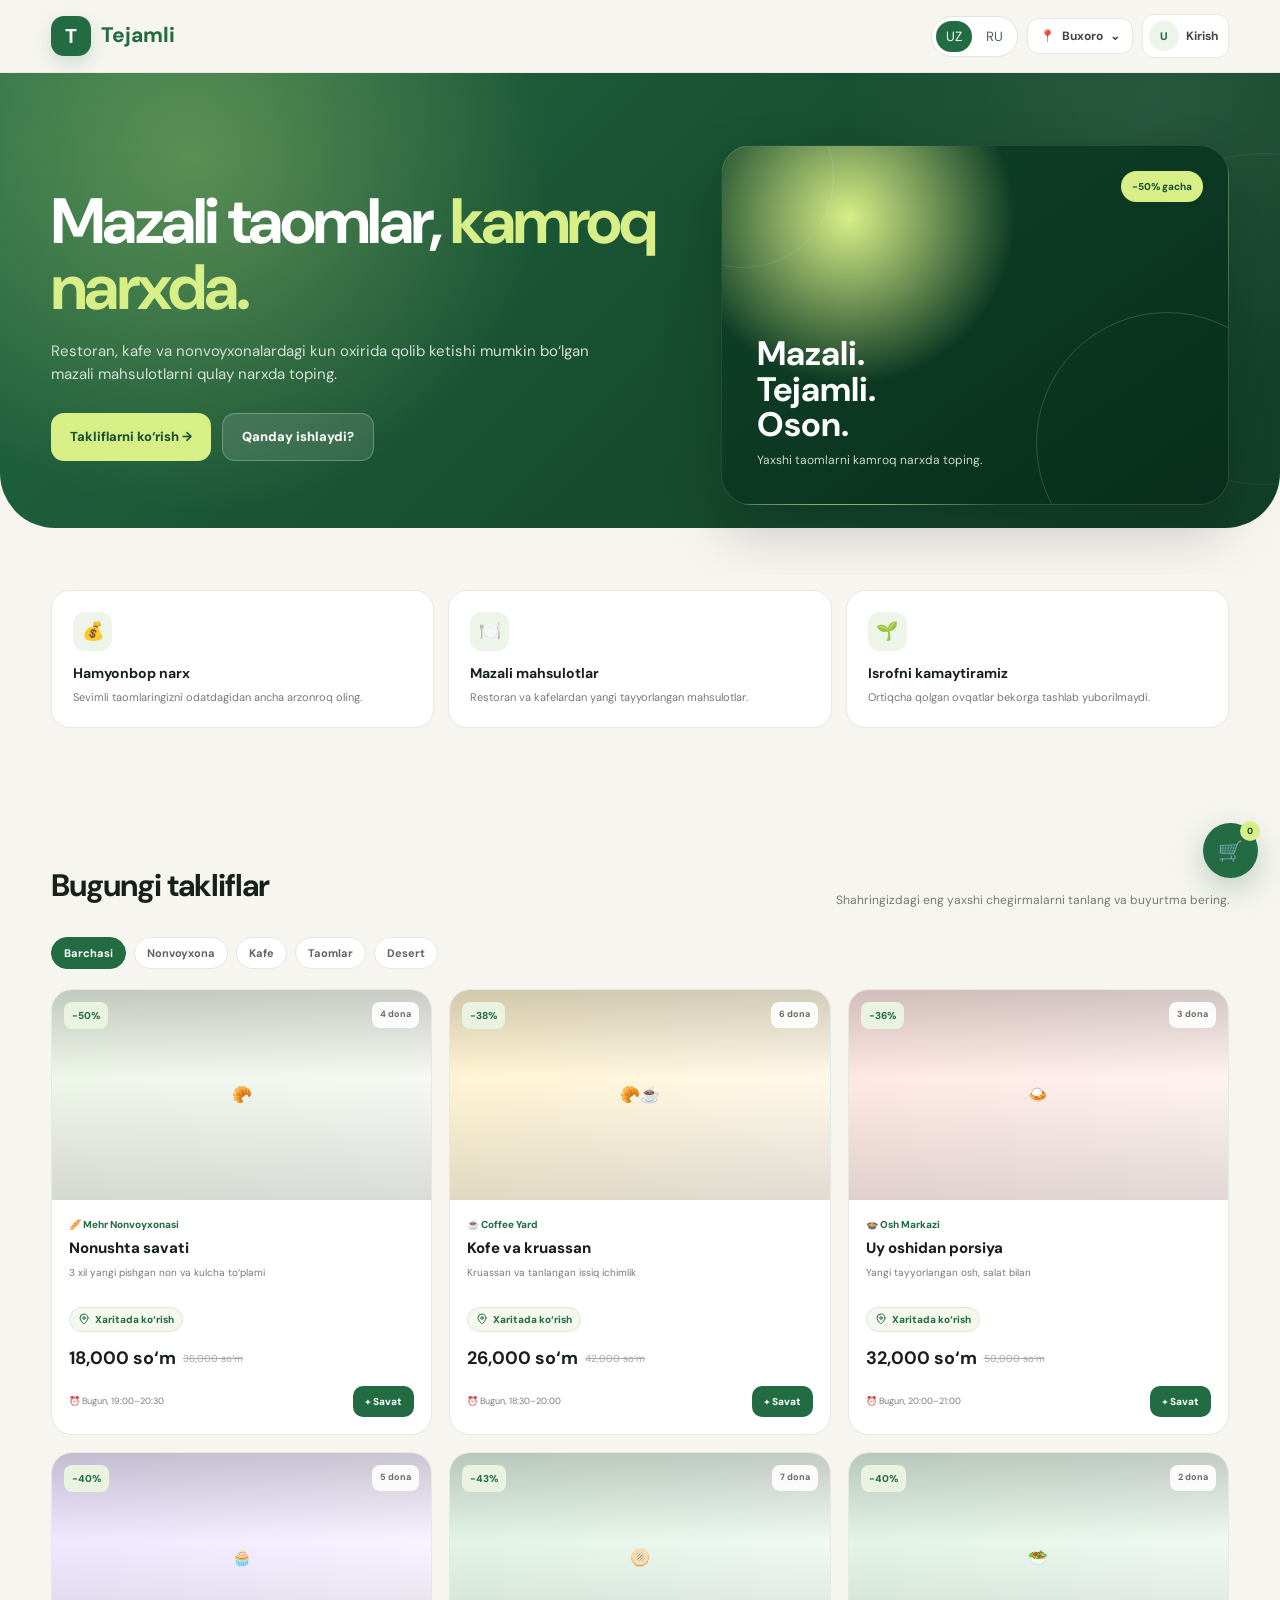
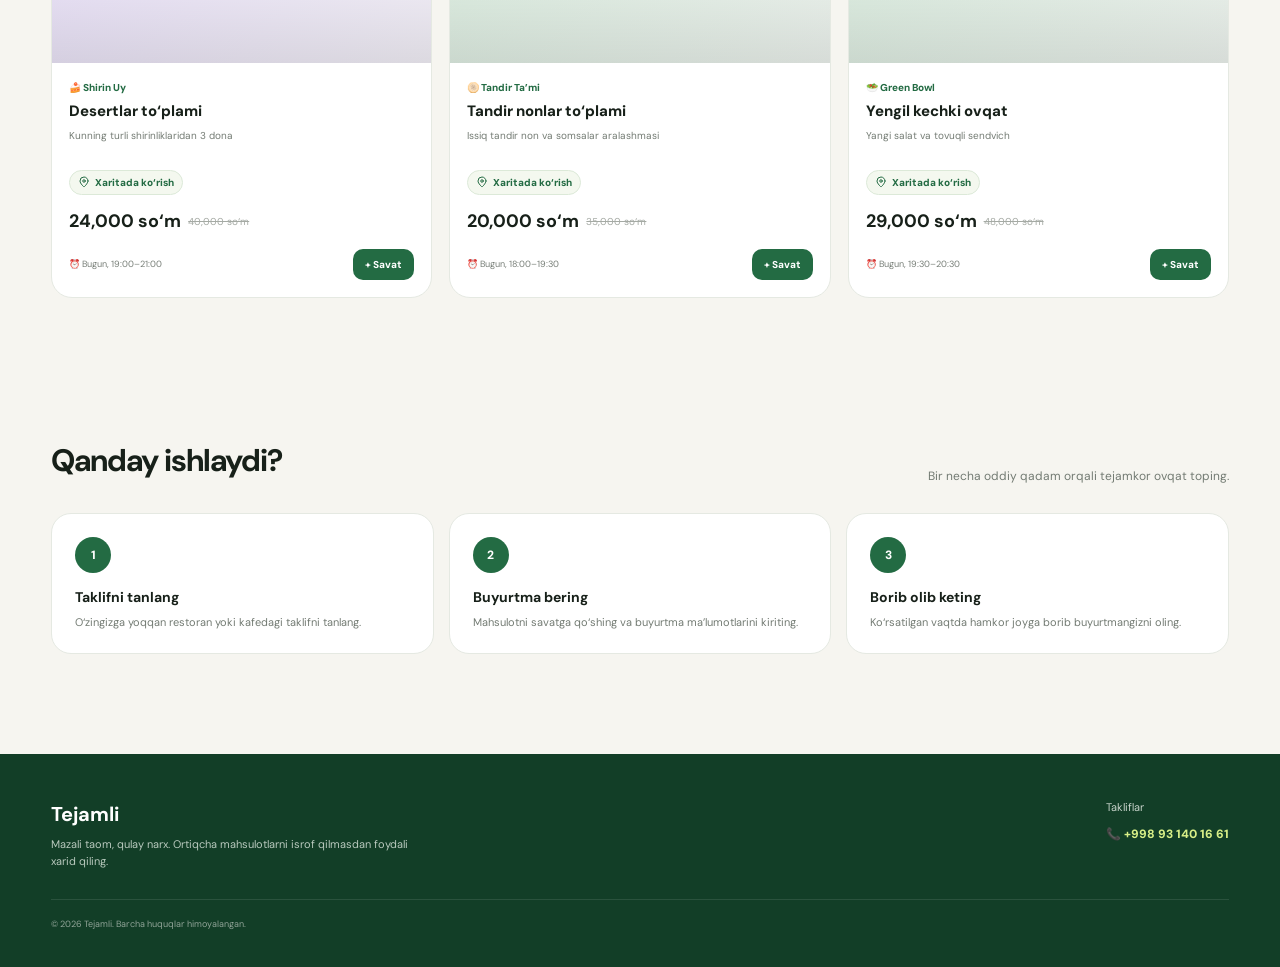
==== commit 87d734ac: "Split HTML CSS JS files" ====
--- a/index.html
+++ b/index.html
@@ -8,1533 +8,7 @@
 
 <title>Tejamli — mazali taom, qulay narx</title>
 
-<style>
-
-@import url('https://fonts.googleapis.com/css2?family=DM+Sans:wght@400;500;600;700;800&display=swap');
-
-:root{
-    --green:#236b43;
-    --green-dark:#174f31;
-    --lime:#d8ef87;
-    --cream:#f6f5f0;
-    --white:#ffffff;
-    --ink:#172019;
-    --muted:#737b73;
-    --line:#e5e9e2;
-    --shadow:0 15px 40px rgba(24,43,30,.08);
-}
-
-*{
-    margin:0;
-    padding:0;
-    box-sizing:border-box;
-}
-
-html{
-    scroll-behavior:smooth;
-}
-
-body{
-    font-family:'DM Sans',sans-serif;
-    background:var(--cream);
-    color:var(--ink);
-    line-height:1.5;
-}
-
-button,
-input,
-textarea,
-select{
-    font-family:inherit;
-}
-
-button,
-a{
-    -webkit-tap-highlight-color:transparent;
-}
-
-button{
-    border:0;
-    cursor:pointer;
-}
-
-a{
-    text-decoration:none;
-    color:inherit;
-}
-
-.wrap{
-    width:min(1180px,92%);
-    margin:auto;
-}
-
-
-/* =====================================================
-NAVBAR
-===================================================== */
-
-.navbar{
-    position:sticky;
-    top:0;
-    z-index:1000;
-    background:rgba(246,245,240,.94);
-    backdrop-filter:blur(14px);
-    border-bottom:1px solid rgba(229,233,226,.8);
-}
-
-.nav-inner{
-    min-height:72px;
-    display:flex;
-    align-items:center;
-    justify-content:space-between;
-    gap:20px;
-}
-
-
-/* OLD STYLE LOGO */
-
-.logo{
-    display:flex;
-    align-items:center;
-    gap:10px;
-    font-size:21px;
-    font-weight:800;
-    color:var(--green);
-}
-
-.logo-mark{
-    width:40px;
-    height:40px;
-    border-radius:13px;
-    background:var(--green);
-    color:white;
-    display:grid;
-    place-items:center;
-    font-size:20px;
-    font-weight:800;
-    box-shadow:0 7px 18px rgba(35,107,67,.18);
-}
-
-
-/* NAV ACTIONS */
-
-.nav-actions{
-    display:flex;
-    align-items:center;
-    gap:9px;
-}
-
-.city-button,
-.profile-button{
-    display:flex;
-    align-items:center;
-    gap:7px;
-    background:white;
-    border:1px solid var(--line);
-    border-radius:12px;
-    padding:9px 12px;
-    font-size:12px;
-    font-weight:700;
-    color:#404941;
-}
-
-.profile-button{
-    padding:6px 10px 6px 6px;
-}
-
-.profile-avatar{
-    width:30px;
-    height:30px;
-    border-radius:50%;
-    object-fit:cover;
-    display:none;
-}
-
-.profile-avatar.visible{
-    display:block;
-}
-
-.profile-button .profile-letter{
-    width:30px;
-    height:30px;
-    border-radius:50%;
-    background:#edf4e9;
-    color:var(--green);
-    display:grid;
-    place-items:center;
-    font-size:11px;
-    font-weight:800;
-}
-
-
-/* =====================================================
-HERO
-===================================================== */
-
-.hero{
-    position:relative;
-    overflow:hidden;
-    padding:0 0 70px;
-}
-
-.hero::before{
-    content:"";
-    position:absolute;
-    left:0;
-    right:0;
-    top:0;
-    height:455px;
-
-    background:
-        radial-gradient(
-            circle at 15% 18%,
-            rgba(216,239,135,.32),
-            transparent 31%
-        ),
-        radial-gradient(
-            circle at 90% 5%,
-            rgba(255,255,255,.08),
-            transparent 25%
-        ),
-        linear-gradient(
-            135deg,
-            #236b43 0%,
-            #174f31 52%,
-            #123e27 100%
-        );
-
-    border-radius:0 0 55px 55px;
-    z-index:0;
-}
-
-.hero::after{
-    content:"";
-    position:absolute;
-    width:330px;
-    height:330px;
-    border-radius:50%;
-    border:1px solid rgba(255,255,255,.08);
-    right:-150px;
-    top:80px;
-    z-index:0;
-}
-
-.hero-grid{
-    position:relative;
-    z-index:1;
-
-    display:grid;
-    grid-template-columns:1.1fr .9fr;
-    gap:50px;
-    align-items:center;
-
-    padding-top:72px;
-}
-
-.hero h1{
-    font-size:clamp(38px,5vw,68px);
-    line-height:1.02;
-    letter-spacing:-2.8px;
-    max-width:700px;
-    color:white;
-}
-
-.hero h1 span{
-    color:var(--lime);
-}
-
-.hero-text{
-    margin-top:20px;
-    max-width:570px;
-    color:#d5e1d8;
-    font-size:15px;
-}
-
-.hero-buttons{
-    display:flex;
-    flex-wrap:wrap;
-    gap:11px;
-    margin-top:28px;
-}
-
-.primary{
-    display:inline-flex;
-    justify-content:center;
-    align-items:center;
-    padding:13px 19px;
-    border-radius:13px;
-    background:var(--lime);
-    color:var(--green-dark);
-    font-size:13px;
-    font-weight:800;
-    transition:.2s;
-}
-
-.primary:hover{
-    background:#e7f6aa;
-    transform:translateY(-2px);
-}
-
-.secondary{
-    display:inline-flex;
-    justify-content:center;
-    align-items:center;
-    padding:13px 19px;
-    border-radius:13px;
-    background:rgba(255,255,255,.12);
-    color:white;
-    border:1px solid rgba(255,255,255,.25);
-    font-size:13px;
-    font-weight:800;
-    backdrop-filter:blur(8px);
-}
-
-.secondary:hover{
-    background:rgba(255,255,255,.18);
-}
-
-
-/* HERO CARD */
-
-.hero-card{
-    min-height:360px;
-    border-radius:30px;
-
-    background:
-        radial-gradient(
-            circle at 25% 20%,
-            #d8ef87 0,
-            transparent 35%
-        ),
-        linear-gradient(
-            145deg,
-            #0f4329,
-            #092d1c
-        );
-
-    position:relative;
-    overflow:hidden;
-
-    box-shadow:
-        0 25px 60px rgba(0,0,0,.20);
-
-    border:1px solid rgba(255,255,255,.12);
-}
-
-.hero-card::before{
-    content:"";
-    position:absolute;
-    width:260px;
-    height:260px;
-    border-radius:50%;
-    border:1px solid rgba(255,255,255,.16);
-    right:-70px;
-    bottom:-70px;
-}
-
-.hero-card::after{
-    content:"";
-    position:absolute;
-    width:180px;
-    height:180px;
-    border-radius:50%;
-    border:1px solid rgba(255,255,255,.1);
-    left:-70px;
-    top:-60px;
-}
-
-.hero-card-content{
-    position:absolute;
-    inset:0;
-    padding:35px;
-    display:flex;
-    flex-direction:column;
-    justify-content:flex-end;
-    color:white;
-}
-
-.hero-badge{
-    position:absolute;
-    top:25px;
-    right:25px;
-    padding:8px 11px;
-    border-radius:30px;
-    background:var(--lime);
-    color:var(--green-dark);
-    font-size:10px;
-    font-weight:800;
-}
-
-.hero-card-content strong{
-    font-size:34px;
-    line-height:1.05;
-}
-
-.hero-card-content p{
-    margin-top:8px;
-    max-width:300px;
-    color:#cbd8ce;
-    font-size:12px;
-}
-
-
-/* =====================================================
-BENEFITS
-===================================================== */
-
-.benefits{
-    padding:15px 0 65px;
-}
-
-.benefit-grid{
-    display:grid;
-    grid-template-columns:repeat(3,1fr);
-    gap:14px;
-}
-
-.benefit{
-    background:white;
-    border:1px solid var(--line);
-    border-radius:19px;
-    padding:21px;
-}
-
-.benefit-icon{
-    width:39px;
-    height:39px;
-    border-radius:12px;
-    background:#edf4e9;
-    display:grid;
-    place-items:center;
-    font-size:18px;
-    margin-bottom:12px;
-}
-
-.benefit h3{
-    font-size:14px;
-}
-
-.benefit p{
-    margin-top:5px;
-    color:var(--muted);
-    font-size:11px;
-}
-
-
-/* =====================================================
-SECTION
-===================================================== */
-
-.section{
-    padding:70px 0;
-}
-
-.section-head{
-    display:flex;
-    align-items:flex-end;
-    justify-content:space-between;
-    gap:20px;
-    margin-bottom:28px;
-}
-
-.section-head h2{
-    font-size:31px;
-    letter-spacing:-1px;
-}
-
-.section-head p{
-    max-width:460px;
-    color:var(--muted);
-    font-size:12px;
-}
-
-
-/* =====================================================
-FILTERS
-===================================================== */
-
-.filters{
-    display:flex;
-    flex-wrap:wrap;
-    gap:8px;
-    margin-bottom:20px;
-}
-
-.filter{
-    padding:8px 12px;
-    border-radius:30px;
-    background:white;
-    border:1px solid var(--line);
-    color:#5c665d;
-    font-size:11px;
-    font-weight:700;
-}
-
-.filter.active{
-    background:var(--green);
-    border-color:var(--green);
-    color:white;
-}
-
-
-/* =====================================================
-OFFERS
-===================================================== */
-
-.offers-grid{
-    display:grid;
-    grid-template-columns:repeat(3,1fr);
-    gap:17px;
-}
-
-.offer-card{
-    background:white;
-    border:1px solid var(--line);
-    border-radius:21px;
-    overflow:hidden;
-    transition:.25s;
-    min-width:0;
-}
-
-.offer-card:hover{
-    transform:translateY(-4px);
-    box-shadow:var(--shadow);
-}
-
-.offer-image{
-    height:170px;
-    position:relative;
-    display:grid;
-    place-items:center;
-    font-size:60px;
-    background:linear-gradient(135deg,#edf5e7,#f8faf6);
-}
-
-.offer-image.yellow{
-    background:linear-gradient(135deg,#fff4cf,#fffaf0);
-}
-
-.offer-image.pink{
-    background:linear-gradient(135deg,#ffe6e2,#fff6f4);
-}
-
-.offer-image.purple{
-    background:linear-gradient(135deg,#eee5ff,#faf7ff);
-}
-
-.offer-image.green{
-    background:linear-gradient(135deg,#dff3e4,#f4faf5);
-}
-
-.offer-discount{
-    position:absolute;
-    left:12px;
-    top:12px;
-    padding:6px 8px;
-    border-radius:8px;
-    background:#eaf3df;
-    color:var(--green);
-    font-size:10px;
-    font-weight:800;
-}
-
-.offer-count{
-    position:absolute;
-    right:12px;
-    top:12px;
-    padding:6px 8px;
-    border-radius:8px;
-    background:rgba(255,255,255,.9);
-    color:#656d65;
-    font-size:9px;
-    font-weight:700;
-}
-
-.offer-body{
-    padding:17px;
-}
-
-.offer-shop{
-    color:var(--green);
-    font-size:10px;
-    font-weight:800;
-}
-
-.offer-name{
-    margin-top:5px;
-    font-size:15px;
-    font-weight:800;
-}
-
-.offer-desc{
-    margin-top:5px;
-    min-height:34px;
-    color:var(--muted);
-    font-size:10px;
-}
-
-.offer-price{
-    display:flex;
-    align-items:center;
-    gap:7px;
-    margin-top:13px;
-}
-
-.offer-price strong{
-    font-size:18px;
-}
-
-.offer-price del{
-    color:#a5aaa4;
-    font-size:10px;
-}
-
-.offer-bottom{
-    display:flex;
-    justify-content:space-between;
-    align-items:center;
-    gap:10px;
-    margin-top:14px;
-}
-
-.offer-time{
-    color:#777e77;
-    font-size:9px;
-}
-
-.add-cart{
-    padding:9px 12px;
-    border-radius:10px;
-    background:var(--green);
-    color:white;
-    font-size:10px;
-    font-weight:800;
-    white-space:nowrap;
-}
-
-.add-cart:hover{
-    background:var(--green-dark);
-}
-
-
-/* =====================================================
-HOW IT WORKS
-===================================================== */
-
-.steps{
-    display:grid;
-    grid-template-columns:repeat(3,1fr);
-    gap:15px;
-}
-
-.step{
-    background:white;
-    border:1px solid var(--line);
-    border-radius:20px;
-    padding:23px;
-}
-
-.step-number{
-    width:36px;
-    height:36px;
-    border-radius:50%;
-    background:var(--green);
-    color:white;
-    display:grid;
-    place-items:center;
-    font-size:12px;
-    font-weight:800;
-    margin-bottom:14px;
-}
-
-.step h3{
-    font-size:14px;
-}
-
-.step p{
-    margin-top:6px;
-    color:var(--muted);
-    font-size:11px;
-}
-
-
-/* =====================================================
-CART
-===================================================== */
-
-.cart-float{
-    position:fixed;
-    right:22px;
-    bottom:22px;
-    z-index:900;
-    width:55px;
-    height:55px;
-    border-radius:50%;
-    background:var(--green);
-    color:white;
-    box-shadow:0 10px 30px rgba(35,107,67,.28);
-    font-size:20px;
-}
-
-.cart-count{
-    position:absolute;
-    right:-2px;
-    top:-2px;
-    min-width:20px;
-    height:20px;
-    padding:0 5px;
-    border-radius:20px;
-    background:#d8ef87;
-    color:var(--green-dark);
-    display:grid;
-    place-items:center;
-    font-size:9px;
-    font-weight:800;
-}
-
-
-/* =====================================================
-MODALS
-===================================================== */
-
-.modal{
-    position:fixed;
-    inset:0;
-    z-index:2000;
-    display:none;
-    align-items:center;
-    justify-content:center;
-    padding:18px;
-    background:rgba(16,25,19,.55);
-    backdrop-filter:blur(5px);
-}
-
-.modal.active{
-    display:flex;
-}
-
-.modal-box{
-    width:min(560px,100%);
-    max-height:90vh;
-    overflow:auto;
-    background:#fff;
-    border-radius:24px;
-    padding:22px;
-    box-shadow:0 25px 70px rgba(0,0,0,.2);
-}
-
-.modal-header{
-    display:flex;
-    align-items:center;
-    justify-content:space-between;
-    gap:15px;
-    margin-bottom:18px;
-}
-
-.modal-header h2{
-    font-size:20px;
-}
-
-.close-modal{
-    width:34px;
-    height:34px;
-    border-radius:10px;
-    background:#f1f3ef;
-    color:#596159;
-    font-size:22px;
-}
-
-.close-modal:hover{
-    background:#e8ece6;
-}
-
-
-/* =====================================================
-CART MODAL
-===================================================== */
-
-.cart-list{
-    display:flex;
-    flex-direction:column;
-    gap:10px;
-}
-
-.cart-item{
-    display:flex;
-    align-items:center;
-    gap:12px;
-    padding:12px;
-    border:1px solid var(--line);
-    border-radius:15px;
-}
-
-.cart-item-icon{
-    width:48px;
-    height:48px;
-    border-radius:12px;
-    background:#f0f5ed;
-    display:grid;
-    place-items:center;
-    font-size:22px;
-}
-
-.cart-item-info{
-    flex:1;
-}
-
-.cart-item-info strong{
-    display:block;
-    font-size:12px;
-}
-
-.cart-item-info span{
-    display:block;
-    margin-top:2px;
-    color:var(--muted);
-    font-size:10px;
-}
-
-.quantity{
-    display:flex;
-    align-items:center;
-    gap:8px;
-}
-
-.quantity button{
-    width:26px;
-    height:26px;
-    border-radius:8px;
-    background:#edf3e9;
-    color:var(--green);
-    font-weight:800;
-}
-
-.quantity span{
-    min-width:15px;
-    text-align:center;
-    font-size:11px;
-    font-weight:800;
-}
-
-.cart-total{
-    display:flex;
-    justify-content:space-between;
-    align-items:center;
-    padding-top:17px;
-    margin-top:17px;
-    border-top:1px solid var(--line);
-}
-
-.cart-total strong{
-    font-size:20px;
-}
-
-.order-form{
-    display:flex;
-    flex-direction:column;
-    gap:10px;
-    margin-top:18px;
-}
-
-.form-input{
-    width:100%;
-    padding:13px;
-    border:1px solid #dfe5dc;
-    border-radius:12px;
-    outline:none;
-    background:#fbfcfa;
-    font-size:12px;
-}
-
-.form-input:focus{
-    border-color:var(--green);
-}
-
-
-/* =====================================================
-CITY
-===================================================== */
-
-.city-search{
-    margin-bottom:12px;
-}
-
-.city-list{
-    display:grid;
-    grid-template-columns:repeat(2,1fr);
-    gap:8px;
-}
-
-.city-item{
-    padding:12px;
-    border-radius:12px;
-    background:#f6f8f4;
-    color:#4d574f;
-    font-size:11px;
-    font-weight:700;
-    text-align:left;
-}
-
-.city-item:hover{
-    background:#eaf2e5;
-    color:var(--green);
-}
-
-
-/* =====================================================
-LOGIN
-===================================================== */
-
-.login-box{
-    width:min(430px,100%);
-    text-align:center;
-}
-
-.login-logo{
-    width:60px;
-    height:60px;
-    margin:4px auto 15px;
-    border-radius:18px;
-    background:var(--green);
-    color:white;
-    display:grid;
-    place-items:center;
-    font-size:28px;
-}
-
-.login-box h2{
-    font-size:23px;
-}
-
-.login-box p{
-    margin:7px auto 20px;
-    max-width:320px;
-    color:var(--muted);
-    font-size:11px;
-}
-
-.google-login{
-    width:100%;
-    min-height:44px;
-    display:flex;
-    align-items:center;
-    justify-content:center;
-    border:1px solid #dfe4df;
-    border-radius:12px;
-    background:white;
-}
-
-.demo-login{
-    display:grid;
-    grid-template-columns:1fr 1fr;
-    gap:9px;
-    margin-top:10px;
-}
-
-.demo-login button{
-    padding:12px;
-    border-radius:12px;
-    background:#f3f5f2;
-    color:#505850;
-    font-size:11px;
-    font-weight:700;
-}
-
-
-/* =====================================================
-PROFILE
-===================================================== */
-
-.profile-box{
-    width:min(430px,100%);
-}
-
-.profile-top{
-    text-align:center;
-}
-
-.profile-big-avatar{
-    width:75px;
-    height:75px;
-    margin:0 auto 12px;
-    border-radius:50%;
-    object-fit:cover;
-}
-
-.profile-big-letter{
-    width:75px;
-    height:75px;
-    margin:0 auto 12px;
-    border-radius:50%;
-    background:#eaf3e5;
-    color:var(--green);
-    display:grid;
-    place-items:center;
-    font-size:25px;
-    font-weight:800;
-}
-
-.profile-top h2{
-    font-size:18px;
-}
-
-.profile-top p{
-    margin-top:4px;
-    color:var(--muted);
-    font-size:11px;
-}
-
-.profile-info{
-    margin-top:20px;
-    display:flex;
-    flex-direction:column;
-    gap:8px;
-}
-
-.profile-info-row{
-    padding:12px;
-    background:#f7f9f6;
-    border-radius:12px;
-}
-
-.profile-info-row span{
-    display:block;
-    color:#929991;
-    font-size:9px;
-}
-
-.profile-info-row strong{
-    display:block;
-    margin-top:2px;
-    font-size:11px;
-}
-
-.logout-button{
-    width:100%;
-    margin-top:15px;
-    padding:13px;
-    border-radius:12px;
-    background:#f9e9e7;
-    color:#b44336;
-    font-size:12px;
-    font-weight:800;
-}
-
-
-/* =====================================================
-COMMENTS
-===================================================== */
-
-.comments-box{
-    width:min(560px,100%);
-}
-
-.comments-intro{
-    background:linear-gradient(
-        135deg,
-        #eef6e8,
-        #f7f9f4
-    );
-    border:1px solid #e0e9da;
-    border-radius:18px;
-    padding:17px;
-    margin-bottom:17px;
-}
-
-.comments-intro strong{
-    display:block;
-    font-size:15px;
-    margin-bottom:5px;
-}
-
-.comments-intro p{
-    color:var(--muted);
-    font-size:11px;
-    line-height:1.5;
-}
-
-.comment-form{
-    display:flex;
-    flex-direction:column;
-    gap:10px;
-}
-
-.comment-input{
-    width:100%;
-    min-height:105px;
-    resize:vertical;
-    padding:14px;
-    border:1px solid #dfe5dc;
-    border-radius:15px;
-    outline:none;
-    background:#fbfcfa;
-    color:var(--ink);
-    font-size:13px;
-    line-height:1.5;
-}
-
-.comment-input:focus{
-    border-color:var(--green);
-    box-shadow:0 0 0 3px #236b4312;
-}
-
-.comment-send{
-    width:100%;
-    padding:14px;
-    border-radius:13px;
-    background:var(--green);
-    color:white;
-    font-size:13px;
-    font-weight:800;
-    transition:.2s;
-}
-
-.comment-send:hover{
-    background:#174f31;
-    transform:translateY(-1px);
-}
-
-.comments-title{
-    display:flex;
-    align-items:center;
-    justify-content:space-between;
-    gap:10px;
-    margin:23px 0 11px;
-}
-
-.comments-title h3{
-    font-size:15px;
-}
-
-.comments-count{
-    padding:5px 9px;
-    border-radius:30px;
-    background:#edf4e9;
-    color:var(--green);
-    font-size:10px;
-    font-weight:800;
-}
-
-.comments-list{
-    display:flex;
-    flex-direction:column;
-    gap:9px;
-    max-height:300px;
-    overflow:auto;
-    padding-right:2px;
-}
-
-.comment-item{
-    display:flex;
-    gap:10px;
-    padding:12px;
-    border:1px solid #e7ebe4;
-    border-radius:15px;
-    background:#fff;
-}
-
-.comment-avatar{
-    width:35px;
-    height:35px;
-    flex:none;
-    border-radius:50%;
-    background:linear-gradient(
-        145deg,
-        #2c8050,
-        #1c5736
-    );
-    color:white;
-    display:grid;
-    place-items:center;
-    font-size:12px;
-    font-weight:800;
-}
-
-.comment-content{
-    min-width:0;
-    flex:1;
-}
-
-.comment-user{
-    font-size:12px;
-    font-weight:800;
-}
-
-.comment-text{
-    margin-top:4px;
-    color:#687065;
-    font-size:11px;
-    line-height:1.5;
-    word-break:break-word;
-}
-
-.comment-date{
-    margin-top:5px;
-    color:#a0a59d;
-    font-size:9px;
-}
-
-.empty-comments{
-    text-align:center;
-    padding:25px 10px;
-    color:var(--muted);
-    border:1px dashed #dce2d8;
-    border-radius:15px;
-}
-
-.empty-comments-icon{
-    font-size:28px;
-    margin-bottom:7px;
-}
-
-.empty-comments p{
-    font-size:11px;
-}
-
-
-/* =====================================================
-FOOTER
-===================================================== */
-
-.footer{
-    margin-top:30px;
-    padding:45px 0 35px;
-    background:#123e27;
-    color:white;
-}
-
-.footer-inner{
-    display:flex;
-    justify-content:space-between;
-    gap:30px;
-}
-
-.footer-brand{
-    max-width:380px;
-}
-
-.footer-brand h3{
-    font-size:20px;
-}
-
-.footer-brand p{
-    margin-top:7px;
-    color:#b9c9be;
-    font-size:11px;
-}
-
-.footer-links{
-    display:flex;
-    flex-direction:column;
-    gap:9px;
-}
-
-.footer-links a{
-    color:#c7d3ca;
-    font-size:11px;
-    transition:.2s;
-}
-
-.footer-links a:hover{
-    color:white;
-}
-
-.contact-phone{
-    display:inline-flex;
-    align-items:center;
-    gap:7px;
-    color:#d8ef87 !important;
-    font-size:12px !important;
-    font-weight:800;
-    transition:.2s;
-}
-
-.contact-phone:hover{
-    color:white !important;
-    transform:translateY(-1px);
-}
-
-.footer-bottom{
-    margin-top:30px;
-    padding-top:18px;
-    border-top:1px solid rgba(255,255,255,.1);
-    color:#91a498;
-    font-size:9px;
-}
-
-
-/* =====================================================
-TOAST
-===================================================== */
-
-.toast{
-    position:fixed;
-    left:50%;
-    bottom:25px;
-    z-index:4000;
-    transform:translate(-50%,20px);
-    opacity:0;
-    pointer-events:none;
-    padding:12px 17px;
-    border-radius:12px;
-    background:#172019;
-    color:white;
-    font-size:11px;
-    font-weight:700;
-    transition:.25s;
-}
-
-.toast.show{
-    opacity:1;
-    transform:translate(-50%,0);
-}
-
-
-/* =====================================================
-RESPONSIVE
-===================================================== */
-
-@media(max-width:900px){
-
-    .hero-grid{
-        grid-template-columns:1fr;
-    }
-
-    .hero::before{
-        height:590px;
-    }
-
-    .hero{
-        padding-top:0;
-    }
-
-    .offers-grid{
-        grid-template-columns:repeat(2,minmax(0,1fr));
-    }
-
-    .benefit-grid,
-    .steps{
-        grid-template-columns:1fr;
-    }
-
-}
-
-
-/* =====================================================
-PHONE — 2 TA PRODUCT
-===================================================== */
-
-@media(max-width:600px){
-
-    .wrap{
-        width:94%;
-    }
-
-    .nav-inner{
-        min-height:64px;
-    }
-
-    .city-button{
-        padding:8px 9px;
-    }
-
-    .city-button span{
-        display:none;
-    }
-
-    .hero::before{
-        height:570px;
-        border-radius:0 0 35px 35px;
-    }
-
-    .hero-grid{
-        padding-top:45px;
-        gap:30px;
-    }
-
-    .hero h1{
-        font-size:42px;
-        letter-spacing:-2px;
-    }
-
-    .hero-text{
-        font-size:14px;
-    }
-
-    .hero-card{
-        min-height:280px;
-    }
-
-    .hero-card-content{
-        padding:25px;
-    }
-
-    .hero-card-content strong{
-        font-size:29px;
-    }
-
-
-    /* ASOSIY O'ZGARISH */
-    .offers-grid{
-        grid-template-columns:repeat(2,minmax(0,1fr));
-        gap:9px;
-    }
-
-    .offer-card{
-        border-radius:15px;
-    }
-
-    .offer-image{
-        height:105px;
-        font-size:38px;
-    }
-
-    .offer-discount{
-        left:7px;
-        top:7px;
-        padding:4px 5px;
-        border-radius:6px;
-        font-size:8px;
-    }
-
-    .offer-count{
-        right:7px;
-        top:7px;
-        padding:4px 5px;
-        border-radius:6px;
-        font-size:7px;
-    }
-
-    .offer-body{
-        padding:10px;
-    }
-
-    .offer-shop{
-        font-size:8px;
-        white-space:nowrap;
-        overflow:hidden;
-        text-overflow:ellipsis;
-    }
-
-    .offer-name{
-        margin-top:4px;
-        font-size:11px;
-        line-height:1.25;
-        min-height:28px;
-    }
-
-    .offer-desc{
-        margin-top:4px;
-        min-height:38px;
-        font-size:8px;
-        line-height:1.35;
-    }
-
-    .offer-price{
-        gap:4px;
-        margin-top:8px;
-        flex-wrap:wrap;
-    }
-
-    .offer-price strong{
-        font-size:11px;
-    }
-
-    .offer-price del{
-        font-size:8px;
-    }
-
-    .offer-bottom{
-        display:flex;
-        flex-direction:column;
-        align-items:stretch;
-        gap:7px;
-        margin-top:9px;
-    }
-
-    .offer-time{
-        font-size:7px;
-        white-space:nowrap;
-        overflow:hidden;
-        text-overflow:ellipsis;
-    }
-
-    .add-cart{
-        width:100%;
-        padding:8px 5px;
-        border-radius:8px;
-        font-size:9px;
-    }
-
-    .section{
-        padding:50px 0;
-    }
-
-    .section-head{
-        display:block;
-    }
-
-    .section-head p{
-        margin-top:8px;
-    }
-
-    .footer-inner{
-        flex-direction:column;
-    }
-
-    .city-list{
-        grid-template-columns:1fr;
-    }
-
-    .comments-list{
-        max-height:250px;
-    }
-
-    .comment-input{
-        min-height:95px;
-    }
-
-}
-
-
-/* JUDA KICHIK TELEFONLAR */
-
-@media(max-width:380px){
-
-    .offers-grid{
-        gap:7px;
-    }
-
-    .offer-image{
-        height:95px;
-        font-size:34px;
-    }
-
-    .offer-body{
-        padding:8px;
-    }
-
-    .offer-name{
-        font-size:10px;
-    }
-
-    .offer-desc{
-        font-size:7px;
-        min-height:35px;
-    }
-
-    .offer-price strong{
-        font-size:10px;
-    }
-
-    .add-cart{
-        font-size:8px;
-        padding:7px 4px;
-    }
-
-}
-
-</style>
+<link rel="stylesheet" href="style.css">
 </head>
 
 <body>
@@ -1562,6 +36,11 @@
 
 
 <div class="nav-actions">
+
+<div class="language-switch" aria-label="Tilni tanlash">
+<button type="button" class="lang-btn active" data-lang="uz">UZ</button>
+<button type="button" class="lang-btn" data-lang="ru">RU</button>
+</div>
 
 <button
 class="city-button"
@@ -2392,1599 +871,7 @@
 JAVASCRIPT
 ===================================================== -->
 
-<script>
-
-/* =====================================================
-DATA
-===================================================== */
-
-const offers = [
-{
-    type:'bakery',
-    shop:'Mehr Nonvoyxonasi',
-    address:'Buxoro, Bahouddin Naqshband ko‘chasi, 12',
-    map:'https://maps.google.com/?q=Bukhara+Bahouddin+Naqshband+street',
-    icon:'🥖',
-    name:'Nonushta savati',
-    desc:'3 xil yangi pishgan non va kulcha to‘plami',
-    price:18000,
-    old:36000,
-    discount:'−50%',
-    count:4,
-    time:'Bugun, 19:00–20:30',
-    emoji:'🥐',
-    tone:''
-},
-{
-    type:'cafe',
-    shop:'Coffee Yard',
-    address:'Buxoro, Mustaqillik ko‘chasi, 5',
-    map:'https://maps.google.com/?q=Bukhara+Mustaqillik+street',
-    icon:'☕',
-    name:'Kofe va kruassan',
-    desc:'Kruassan va tanlangan issiq ichimlik',
-    price:26000,
-    old:42000,
-    discount:'−38%',
-    count:6,
-    time:'Bugun, 18:30–20:00',
-    emoji:'🥐☕',
-    tone:'yellow'
-},
-{
-    type:'meal',
-    shop:'Osh Markazi',
-    address:'Buxoro, Ibn Sino ko‘chasi, 21',
-    map:'https://maps.google.com/?q=Bukhara+Ibn+Sino+street',
-    icon:'🍲',
-    name:'Uy oshidan porsiya',
-    desc:'Yangi tayyorlangan osh, salat bilan',
-    price:32000,
-    old:50000,
-    discount:'−36%',
-    count:3,
-    time:'Bugun, 20:00–21:00',
-    emoji:'🍛',
-    tone:'pink'
-},
-{
-    type:'dessert',
-    shop:'Shirin Uy',
-    address:'Buxoro, G‘ijduvon ko‘chasi, 8',
-    map:'https://maps.google.com/?q=Bukhara+Gijduvon+street',
-    icon:'🍰',
-    name:'Desertlar to‘plami',
-    desc:'Kunning turli shirinliklaridan 3 dona',
-    price:24000,
-    old:40000,
-    discount:'−40%',
-    count:5,
-    time:'Bugun, 19:00–21:00',
-    emoji:'🧁',
-    tone:'purple'
-},
-{
-    type:'bakery',
-    shop:'Tandir Ta’mi',
-    address:'Buxoro, Alpomish ko‘chasi, 16',
-    map:'https://maps.google.com/?q=Bukhara+Alpomish+street',
-    icon:'🫓',
-    name:'Tandir nonlar to‘plami',
-    desc:'Issiq tandir non va somsalar aralashmasi',
-    price:20000,
-    old:35000,
-    discount:'−43%',
-    count:7,
-    time:'Bugun, 18:00–19:30',
-    emoji:'🫓',
-    tone:'green'
-},
-{
-    type:'cafe',
-    shop:'Green Bowl',
-    address:'Buxoro, Istiqlol ko‘chasi, 3',
-    map:'https://maps.google.com/?q=Bukhara+Istiqlol+street',
-    icon:'🥗',
-    name:'Yengil kechki ovqat',
-    desc:'Yangi salat va tovuqli sendvich',
-    price:29000,
-    old:48000,
-    discount:'−40%',
-    count:2,
-    time:'Bugun, 19:30–20:30',
-    emoji:'🥗',
-    tone:'green'
-}
-];
-
-
-/* =====================================================
-CITIES
-===================================================== */
-
-const cities = [
-    'Buxoro',
-    'Toshkent',
-    'Samarqand',
-    'Andijon',
-    'Namangan',
-    'Farg‘ona',
-    'Qarshi',
-    'Navoiy',
-    'Jizzax',
-    'Termiz',
-    'Urganch',
-    'Xiva',
-    'Nukus',
-    'Guliston'
-];
-
-
-/* =====================================================
-HELPER
-===================================================== */
-
-function money(number){
-    return new Intl.NumberFormat('uz-UZ').format(number) + ' so‘m';
-}
-
-
-/* =====================================================
-ELEMENTS
-===================================================== */
-
-const offersGrid =
-    document.getElementById('offersGrid');
-
-const filters =
-    document.querySelectorAll('.filter');
-
-const cartButton =
-    document.getElementById('cartButton');
-
-const cartModal =
-    document.getElementById('cartModal');
-
-const closeCart =
-    document.getElementById('closeCart');
-
-const cartList =
-    document.getElementById('cartList');
-
-const cartCount =
-    document.getElementById('cartCount');
-
-const cartTotal =
-    document.getElementById('cartTotal');
-
-const orderButton =
-    document.getElementById('orderButton');
-
-const cityButton =
-    document.getElementById('cityButton');
-
-const cityModal =
-    document.getElementById('cityModal');
-
-const closeCity =
-    document.getElementById('closeCity');
-
-const cityList =
-    document.getElementById('cityList');
-
-const citySearch =
-    document.getElementById('citySearch');
-
-const selectedCity =
-    document.getElementById('selectedCity');
-
-const profileButton =
-    document.getElementById('profileButton');
-
-const profileButtonName =
-    document.getElementById('profileButtonName');
-
-const profileLetter =
-    document.getElementById('profileLetter');
-
-const profileAvatar =
-    document.getElementById('profileAvatar');
-
-const loginModal =
-    document.getElementById('loginModal');
-
-const closeLogin =
-    document.getElementById('closeLogin');
-
-const profileModal =
-    document.getElementById('profileModal');
-
-const closeProfile =
-    document.getElementById('closeProfile');
-
-const toast =
-    document.getElementById('toast');
-
-
-/* =====================================================
-CART
-===================================================== */
-
-let cart = [];
-
-
-function addToCart(index){
-
-    const product = offers[index];
-
-    const existing =
-        cart.find(item => item.index === index);
-
-    if(existing){
-
-        existing.quantity++;
-
-    }else{
-
-        cart.push({
-            index:index,
-            quantity:1
-        });
-
-    }
-
-    renderCart();
-
-    showToast(
-        `${product.name} savatga qo‘shildi ✓`
-    );
-}
-
-
-function changeQuantity(index, change){
-
-    const item =
-        cart.find(item => item.index === index);
-
-    if(!item) return;
-
-    item.quantity += change;
-
-    if(item.quantity <= 0){
-
-        cart =
-            cart.filter(item => item.index !== index);
-
-    }
-
-    renderCart();
-}
-
-
-function removeFromCart(index){
-
-    cart =
-        cart.filter(item => item.index !== index);
-
-    renderCart();
-}
-
-
-function renderCart(){
-
-    let total = 0;
-    let count = 0;
-
-    if(cart.length === 0){
-
-        cartList.innerHTML = `
-            <div style="
-                text-align:center;
-                padding:35px 10px;
-                color:#737b73;
-                font-size:12px;
-            ">
-                🛒<br><br>
-                Savatingiz hozircha bo‘sh.
-            </div>
-        `;
-
-    }else{
-
-        cartList.innerHTML =
-            cart.map(item => {
-
-                const product =
-                    offers[item.index];
-
-                const itemTotal =
-                    product.price * item.quantity;
-
-                total += itemTotal;
-                count += item.quantity;
-
-                return `
-                    <div class="cart-item">
-
-                        <div class="cart-item-icon">
-                            ${product.emoji}
-                        </div>
-
-                        <div class="cart-item-info">
-
-                            <strong>
-                                ${product.name}
-                            </strong>
-
-                            <span>
-                                ${money(product.price)}
-                            </span>
-
-                        </div>
-
-                        <div class="quantity">
-
-                            <button
-                                onclick="changeQuantity(${item.index},-1)"
-                            >
-                                −
-                            </button>
-
-                            <span>
-                                ${item.quantity}
-                            </span>
-
-                            <button
-                                onclick="changeQuantity(${item.index},1)"
-                            >
-                                +
-                            </button>
-
-                        </div>
-
-                        <button
-                            onclick="removeFromCart(${item.index})"
-                            style="
-                                background:none;
-                                color:#b44336;
-                                font-size:15px;
-                                margin-left:3px;
-                            "
-                        >
-                            ×
-                        </button>
-
-                    </div>
-                `;
-
-            }).join('');
-
-    }
-
-    cartCount.textContent = count;
-    cartTotal.textContent = money(total);
-}
-
-
-/* =====================================================
-RENDER OFFERS
-===================================================== */
-
-function render(filter = 'all'){
-
-    const filtered =
-        filter === 'all'
-            ? offers
-            : offers.filter(item => item.type === filter);
-
-    offersGrid.innerHTML =
-        filtered.map(product => {
-
-            const originalIndex =
-                offers.indexOf(product);
-
-            return `
-                <article class="offer-card">
-
-                    <div class="offer-image ${product.tone}">
-
-                        <span>
-                            ${product.emoji}
-                        </span>
-
-                        <div class="offer-discount">
-                            ${product.discount}
-                        </div>
-
-                        <div class="offer-count">
-                            ${product.count} dona
-                        </div>
-
-                    </div>
-
-                    <div class="offer-body">
-
-                        <div class="offer-shop">
-                            ${product.icon}
-                            ${product.shop}
-                        </div>
-
-                        <div class="offer-name">
-                            ${product.name}
-                        </div>
-
-                        <div class="offer-desc">
-                            ${product.desc}
-                        </div>
-
-                        <div class="offer-price">
-
-                            <strong>
-                                ${money(product.price)}
-                            </strong>
-
-                            <del>
-                                ${money(product.old)}
-                            </del>
-
-                        </div>
-
-                        <div class="offer-bottom">
-
-                            <div class="offer-time">
-                                ⏰ ${product.time}
-                            </div>
-
-                            <button
-                                class="add-cart"
-                                onclick="addToCart(${originalIndex})"
-                            >
-                                + Savat
-                            </button>
-
-                        </div>
-
-                    </div>
-
-                </article>
-            `;
-
-        }).join('');
-}
-
-
-/* =====================================================
-FILTERS
-===================================================== */
-
-filters.forEach(button => {
-
-    button.addEventListener('click', () => {
-
-        filters.forEach(item => {
-            item.classList.remove('active');
-        });
-
-        button.classList.add('active');
-
-        render(
-            button.dataset.filter
-        );
-
-    });
-
-});
-
-
-/* =====================================================
-CART MODAL
-===================================================== */
-
-cartButton.addEventListener('click', () => {
-
-    cartModal.classList.add('active');
-
-    renderCart();
-
-});
-
-
-closeCart.addEventListener('click', () => {
-
-    cartModal.classList.remove('active');
-
-});
-
-
-cartModal.addEventListener('click', event => {
-
-    if(event.target === cartModal){
-
-        cartModal.classList.remove('active');
-
-    }
-
-});
-
-
-/* =====================================================
-CITY
-===================================================== */
-
-function renderCities(search = ''){
-
-    const result =
-        cities.filter(city =>
-            city.toLowerCase()
-                .includes(search.toLowerCase())
-        );
-
-    if(result.length === 0){
-
-        cityList.innerHTML = `
-            <div style="
-                grid-column:1/-1;
-                text-align:center;
-                padding:20px;
-                color:#737b73;
-                font-size:11px;
-            ">
-                Shahar topilmadi.
-            </div>
-        `;
-
-        return;
-    }
-
-    cityList.innerHTML =
-        result.map(city => `
-            <button
-                class="city-item"
-                onclick="selectCity('${city.replace(/'/g,"\\'")}')"
-            >
-                📍 ${city}
-            </button>
-        `).join('');
-}
-
-
-function selectCity(city){
-
-    selectedCity.textContent = city;
-
-    localStorage.setItem(
-        'tejamli_city',
-        city
-    );
-
-    cityModal.classList.remove('active');
-
-    showToast(
-        `${city} tanlandi ✓`
-    );
-}
-
-
-cityButton.addEventListener('click', () => {
-
-    cityModal.classList.add('active');
-
-    citySearch.value = '';
-
-    renderCities();
-
-    setTimeout(() => {
-        citySearch.focus();
-    },100);
-
-});
-
-
-closeCity.addEventListener('click', () => {
-
-    cityModal.classList.remove('active');
-
-});
-
-
-cityModal.addEventListener('click', event => {
-
-    if(event.target === cityModal){
-
-        cityModal.classList.remove('active');
-
-    }
-
-});
-
-
-citySearch.addEventListener('input', () => {
-
-    renderCities(
-        citySearch.value
-    );
-
-});
-
-
-/* =====================================================
-GOOGLE LOGIN
-===================================================== */
-
-const GOOGLE_CLIENT_ID =
-'313061638228-2d9pvfhkfg1nc4n3dh9mg2m65mqpf8sk.apps.googleusercontent.com';
-
-
-function saveGoogleUser(user){
-
-    localStorage.setItem(
-        'tejamli_google_user',
-        JSON.stringify(user)
-    );
-
-}
-
-
-function getGoogleUser(){
-
-    try{
-
-        const saved =
-            localStorage.getItem(
-                'tejamli_google_user'
-            );
-
-        return saved
-            ? JSON.parse(saved)
-            : null;
-
-    }catch(error){
-
-        return null;
-
-    }
-
-}
-
-
-function getInitials(name){
-
-    if(!name) return 'U';
-
-    return name
-        .split(' ')
-        .filter(Boolean)
-        .slice(0,2)
-        .map(word =>
-            word.charAt(0).toUpperCase()
-        )
-        .join('');
-}
-
-
-function showLoggedInUser(user){
-
-    if(!user) return;
-
-    const name =
-        user.name || 'Foydalanuvchi';
-
-    profileButtonName.textContent =
-        name.split(' ')[0];
-
-    profileLetter.textContent =
-        getInitials(name);
-
-
-    if(user.picture){
-
-        profileAvatar.src =
-            user.picture;
-
-        profileAvatar.classList.add(
-            'visible'
-        );
-
-        profileLetter.style.display =
-            'none';
-
-    }else{
-
-        profileAvatar.classList.remove(
-            'visible'
-        );
-
-        profileLetter.style.display =
-            'grid';
-
-    }
-
-
-    document.getElementById(
-        'profileBigLetter'
-    ).textContent =
-        getInitials(name);
-
-
-    document.getElementById(
-        'profileNameBig'
-    ).textContent =
-        name;
-
-
-    document.getElementById(
-        'profileEmail'
-    ).textContent =
-        user.email || '';
-
-
-    document.getElementById(
-        'profileInfoName'
-    ).textContent =
-        name;
-
-
-    document.getElementById(
-        'profileInfoEmail'
-    ).textContent =
-        user.email || '';
-
-
-    if(user.picture){
-
-        const bigAvatar =
-            document.getElementById(
-                'profileBigAvatar'
-            );
-
-        bigAvatar.src =
-            user.picture;
-
-        bigAvatar.style.display =
-            'block';
-
-        document.getElementById(
-            'profileBigLetter'
-        ).style.display =
-            'none';
-
-    }
-
-}
-
-
-function handleGoogleLogin(response){
-
-    try{
-
-        const payload =
-            JSON.parse(
-                atob(
-                    response.credential
-                        .split('.')[1]
-                        .replace(/-/g,'+')
-                        .replace(/_/g,'/')
-                )
-            );
-
-        const user = {
-
-            name:payload.name,
-
-            email:payload.email,
-
-            picture:payload.picture || ''
-
-        };
-
-        saveGoogleUser(user);
-
-        showLoggedInUser(user);
-
-        loginModal.classList.remove(
-            'active'
-        );
-
-        showToast(
-            `Xush kelibsiz, ${payload.name.split(' ')[0]}! ✓`
-        );
-
-    }catch(error){
-
-        console.error(
-            'Google login error:',
-            error
-        );
-
-        showToast(
-            'Google orqali kirishda xatolik.'
-        );
-
-    }
-
-}
-
-
-function initGoogleLogin(){
-
-    if(
-        !window.google ||
-        !google.accounts ||
-        !google.accounts.id
-    ){
-
-        return;
-
-    }
-
-
-    google.accounts.id.initialize({
-
-        client_id:GOOGLE_CLIENT_ID,
-
-        callback:handleGoogleLogin
-
-    });
-
-
-    google.accounts.id.renderButton(
-
-        document.getElementById(
-            'googleLogin'
-        ),
-
-        {
-            theme:'outline',
-            size:'large',
-            width:350,
-            text:'signin_with',
-            shape:'rectangular'
-        }
-
-    );
-
-}
-
-
-function restoreGoogleLogin(){
-
-    const user =
-        getGoogleUser();
-
-    if(user){
-
-        showLoggedInUser(user);
-
-    }else{
-
-        profileButtonName.textContent =
-            'Kirish';
-
-        profileLetter.textContent =
-            'U';
-
-    }
-
-}
-
-
-/* =====================================================
-PROFILE
-===================================================== */
-
-profileButton.addEventListener('click', () => {
-
-    const user =
-        getGoogleUser();
-
-    if(user){
-
-        showLoggedInUser(user);
-
-        profileModal.classList.add(
-            'active'
-        );
-
-    }else{
-
-        loginModal.classList.add(
-            'active'
-        );
-
-    }
-
-});
-
-
-closeLogin.addEventListener('click', () => {
-
-    loginModal.classList.remove(
-        'active'
-    );
-
-});
-
-
-loginModal.addEventListener('click', event => {
-
-    if(event.target === loginModal){
-
-        loginModal.classList.remove(
-            'active'
-        );
-
-    }
-
-});
-
-
-closeProfile.addEventListener('click', () => {
-
-    profileModal.classList.remove(
-        'active'
-    );
-
-});
-
-
-profileModal.addEventListener('click', event => {
-
-    if(event.target === profileModal){
-
-        profileModal.classList.remove(
-            'active'
-        );
-
-    }
-
-});
-
-
-document.getElementById(
-    'logoutButton'
-).addEventListener('click', () => {
-
-    localStorage.removeItem(
-        'tejamli_google_user'
-    );
-
-    profileModal.classList.remove(
-        'active'
-    );
-
-    profileButtonName.textContent =
-        'Kirish';
-
-    profileLetter.textContent =
-        'U';
-
-    profileAvatar.src = '';
-
-    profileAvatar.classList.remove(
-        'visible'
-    );
-
-    profileAvatar.style.display =
-        '';
-
-    profileLetter.style.display =
-        'grid';
-
-    showToast(
-        'Hisobdan chiqildi ✓'
-    );
-
-});
-
-
-/* =====================================================
-DEMO LOGIN
-===================================================== */
-
-document.getElementById(
-    'facebookLogin'
-).addEventListener('click', () => {
-
-    showToast(
-        'Facebook orqali kirish hozircha mavjud emas.'
-    );
-
-});
-
-
-document.getElementById(
-    'appleLogin'
-).addEventListener('click', () => {
-
-    showToast(
-        'Apple orqali kirish hozircha mavjud emas.'
-    );
-
-});
-
-
-/* =====================================================
-TAKLIFLAR / COMMENTS
-===================================================== */
-
-const commentsModal =
-    document.getElementById(
-        'commentsModal'
-    );
-
-const closeComments =
-    document.getElementById(
-        'closeComments'
-    );
-
-const commentInput =
-    document.getElementById(
-        'commentInput'
-    );
-
-const sendComment =
-    document.getElementById(
-        'sendComment'
-    );
-
-const commentsList =
-    document.getElementById(
-        'commentsList'
-    );
-
-const commentsCount =
-    document.getElementById(
-        'commentsCount'
-    );
-
-const footerOffersLink =
-    document.getElementById(
-        'footerOffersLink'
-    );
-
-const COMMENTS_KEY =
-    'tejamli_comments';
-
-
-function getComments(){
-
-    try{
-
-        const saved =
-            localStorage.getItem(
-                COMMENTS_KEY
-            );
-
-        if(!saved) return [];
-
-        return JSON.parse(saved);
-
-    }catch(error){
-
-        console.error(
-            'Comments read error:',
-            error
-        );
-
-        return [];
-
-    }
-
-}
-
-
-function saveComments(comments){
-
-    localStorage.setItem(
-        COMMENTS_KEY,
-        JSON.stringify(comments)
-    );
-
-}
-
-
-function getCommentInitials(name){
-
-    return name
-        .split(' ')
-        .filter(Boolean)
-        .slice(0,2)
-        .map(word =>
-            word.charAt(0).toUpperCase()
-        )
-        .join('') || 'U';
-
-}
-
-
-function formatCommentDate(date){
-
-    return new Intl.DateTimeFormat(
-        'uz-UZ',
-        {
-            day:'2-digit',
-            month:'2-digit',
-            year:'numeric',
-            hour:'2-digit',
-            minute:'2-digit'
-        }
-    ).format(
-        new Date(date)
-    );
-
-}
-
-
-function escapeCommentHTML(text){
-
-    const div =
-        document.createElement('div');
-
-    div.textContent = text;
-
-    return div.innerHTML;
-
-}
-
-
-function renderComments(){
-
-    const comments =
-        getComments();
-
-    commentsCount.textContent =
-        `${comments.length} ta`;
-
-
-    if(comments.length === 0){
-
-        commentsList.innerHTML = `
-
-            <div class="empty-comments">
-
-                <div class="empty-comments-icon">
-                    💬
-                </div>
-
-                <p>
-                    Hali fikrlar yo‘q.
-                    Birinchi bo‘lib fikringizni yozing!
-                </p>
-
-            </div>
-
-        `;
-
-        return;
-
-    }
-
-
-    commentsList.innerHTML =
-
-        comments
-        .slice()
-        .reverse()
-        .map(comment => `
-
-            <div class="comment-item">
-
-                <div class="comment-avatar">
-                    ${getCommentInitials(
-                        comment.name
-                    )}
-                </div>
-
-
-                <div class="comment-content">
-
-                    <div class="comment-user">
-                        ${escapeCommentHTML(
-                            comment.name
-                        )}
-                    </div>
-
-
-                    <div class="comment-text">
-                        ${escapeCommentHTML(
-                            comment.text
-                        )}
-                    </div>
-
-
-                    <div class="comment-date">
-                        ${formatCommentDate(
-                            comment.date
-                        )}
-                    </div>
-
-                </div>
-
-            </div>
-
-        `)
-        .join('');
-
-}
-
-
-function openComments(){
-
-    commentsModal.classList.add(
-        'active'
-    );
-
-    renderComments();
-
-    setTimeout(() => {
-
-        commentInput.focus();
-
-    },150);
-
-}
-
-
-if(footerOffersLink){
-
-    footerOffersLink.addEventListener(
-        'click',
-        event => {
-
-            event.preventDefault();
-
-            openComments();
-
-        }
-    );
-
-}
-
-
-closeComments.addEventListener(
-    'click',
-    () => {
-
-        commentsModal.classList.remove(
-            'active'
-        );
-
-    }
-);
-
-
-commentsModal.addEventListener(
-    'click',
-    event => {
-
-        if(event.target === commentsModal){
-
-            commentsModal.classList.remove(
-                'active'
-            );
-
-        }
-
-    }
-);
-
-
-sendComment.addEventListener(
-    'click',
-    () => {
-
-        const text =
-            commentInput.value.trim();
-
-
-        if(!text){
-
-            showToast(
-                'Avval fikringizni yozing.'
-            );
-
-            commentInput.focus();
-
-            return;
-
-        }
-
-
-        const user =
-            getGoogleUser();
-
-
-        const commentName =
-            user?.name || 'Mehmon';
-
-
-        const comments =
-            getComments();
-
-
-        comments.push({
-
-            name:commentName,
-
-            text:text,
-
-            date:Date.now()
-
-        });
-
-
-        saveComments(
-            comments
-        );
-
-
-        commentInput.value = '';
-
-        renderComments();
-
-        showToast(
-            'Fikringiz yuborildi ✓'
-        );
-
-    }
-);
-
-
-commentInput.addEventListener(
-    'keydown',
-    event => {
-
-        if(
-            event.ctrlKey &&
-            event.key === 'Enter'
-        ){
-
-            sendComment.click();
-
-        }
-
-    }
-);
-
-
-renderComments();
-
-
-/* =====================================================
-ORDER
-===================================================== */
-
-orderButton.addEventListener(
-    'click',
-    () => {
-
-        if(cart.length === 0){
-
-            showToast(
-                'Avval savatga mahsulot qo‘shing.'
-            );
-
-            return;
-
-        }
-
-
-        const name =
-            document.getElementById(
-                'orderName'
-            ).value.trim();
-
-
-        const phone =
-            document.getElementById(
-                'orderPhone'
-            ).value.trim();
-
-
-        if(!name){
-
-            showToast(
-                'Ismingizni kiriting.'
-            );
-
-            return;
-
-        }
-
-
-        if(!phone){
-
-            showToast(
-                'Telefon raqamingizni kiriting.'
-            );
-
-            return;
-
-        }
-
-
-        showToast(
-            'Buyurtmangiz qabul qilindi ✓'
-        );
-
-
-        cart = [];
-
-        renderCart();
-
-        cartModal.classList.remove(
-            'active'
-        );
-
-
-        document.getElementById(
-            'orderName'
-        ).value = '';
-
-
-        document.getElementById(
-            'orderPhone'
-        ).value = '';
-
-    }
-);
-
-
-/* =====================================================
-PHONE INPUT
-===================================================== */
-
-document.getElementById(
-    'orderPhone'
-).addEventListener(
-    'input',
-    event => {
-
-        let value =
-            event.target.value;
-
-        value =
-            value.replace(
-                /[^\d+]/g,
-                ''
-            );
-
-        if(
-            value &&
-            !value.startsWith('+')
-        ){
-
-            value =
-                '+' + value;
-
-        }
-
-        event.target.value =
-            value;
-
-    }
-);
-
-
-/* =====================================================
-TOAST
-===================================================== */
-
-let toastTimer;
-
-
-function showToast(message){
-
-    toast.textContent =
-        message;
-
-    toast.classList.add(
-        'show'
-    );
-
-
-    clearTimeout(
-        toastTimer
-    );
-
-
-    toastTimer =
-        setTimeout(() => {
-
-            toast.classList.remove(
-                'show'
-            );
-
-        },2500);
-
-}
-
-
-/* =====================================================
-ESC
-===================================================== */
-
-document.addEventListener(
-    'keydown',
-    event => {
-
-        if(event.key === 'Escape'){
-
-            cartModal.classList.remove(
-                'active'
-            );
-
-            cityModal.classList.remove(
-                'active'
-            );
-
-            loginModal.classList.remove(
-                'active'
-            );
-
-            profileModal.classList.remove(
-                'active'
-            );
-
-            commentsModal.classList.remove(
-                'active'
-            );
-
-        }
-
-    }
-);
-
-
-/* =====================================================
-RESTORE CITY
-===================================================== */
-
-const savedCity =
-    localStorage.getItem(
-        'tejamli_city'
-    );
-
-
-if(savedCity){
-
-    selectedCity.textContent =
-        savedCity;
-
-}
-
-
-/* =====================================================
-INITIAL
-===================================================== */
-
-render();
-
-renderCart();
-
-restoreGoogleLogin();
-
-
-/* =====================================================
-GOOGLE LOAD
-===================================================== */
-
-window.addEventListener(
-    'load',
-    () => {
-
-        restoreGoogleLogin();
-
-        setTimeout(() => {
-
-            initGoogleLogin();
-
-        },500);
-
-    }
-);
-
-</script>
+<script src="script.js" defer></script>
 
 </body>
 </html>    
--- a/style.css
+++ b/style.css
@@ -0,0 +1,1601 @@
+@import url('https://fonts.googleapis.com/css2?family=DM+Sans:wght@400;500;600;700;800&display=swap');
+
+:root{
+    --green:#236b43;
+    --green-dark:#174f31;
+    --lime:#d8ef87;
+    --cream:#f6f5f0;
+    --white:#ffffff;
+    --ink:#172019;
+    --muted:#737b73;
+    --line:#e5e9e2;
+    --shadow:0 15px 40px rgba(24,43,30,.08);
+}
+
+*{
+    margin:0;
+    padding:0;
+    box-sizing:border-box;
+}
+
+html{
+    scroll-behavior:smooth;
+}
+
+body{
+    font-family:'DM Sans',sans-serif;
+    background:var(--cream);
+    color:var(--ink);
+    line-height:1.5;
+}
+
+button,
+input,
+textarea,
+select{
+    font-family:inherit;
+}
+
+button,
+a{
+    -webkit-tap-highlight-color:transparent;
+}
+
+button{
+    border:0;
+    cursor:pointer;
+}
+
+a{
+    text-decoration:none;
+    color:inherit;
+}
+
+.wrap{
+    width:min(1180px,92%);
+    margin:auto;
+}
+
+
+/* =====================================================
+NAVBAR
+===================================================== */
+
+.navbar{
+    position:sticky;
+    top:0;
+    z-index:1000;
+    background:rgba(246,245,240,.94);
+    backdrop-filter:blur(14px);
+    border-bottom:1px solid rgba(229,233,226,.8);
+}
+
+.nav-inner{
+    min-height:72px;
+    display:flex;
+    align-items:center;
+    justify-content:space-between;
+    gap:20px;
+}
+
+
+/* OLD STYLE LOGO */
+
+.logo{
+    display:flex;
+    align-items:center;
+    gap:10px;
+    font-size:21px;
+    font-weight:800;
+    color:var(--green);
+}
+
+.logo-mark{
+    width:40px;
+    height:40px;
+    border-radius:13px;
+    background:var(--green);
+    color:white;
+    display:grid;
+    place-items:center;
+    font-size:20px;
+    font-weight:800;
+    box-shadow:0 7px 18px rgba(35,107,67,.18);
+}
+
+
+/* NAV ACTIONS */
+
+.nav-actions{
+    display:flex;
+    align-items:center;
+    gap:9px;
+}
+
+.city-button,
+.profile-button{
+    display:flex;
+    align-items:center;
+    gap:7px;
+    background:white;
+    border:1px solid var(--line);
+    border-radius:12px;
+    padding:9px 12px;
+    font-size:12px;
+    font-weight:700;
+    color:#404941;
+}
+
+.profile-button{
+    padding:6px 10px 6px 6px;
+}
+
+.profile-avatar{
+    width:30px;
+    height:30px;
+    border-radius:50%;
+    object-fit:cover;
+    display:none;
+}
+
+.profile-avatar.visible{
+    display:block;
+}
+
+.profile-button .profile-letter{
+    width:30px;
+    height:30px;
+    border-radius:50%;
+    background:#edf4e9;
+    color:var(--green);
+    display:grid;
+    place-items:center;
+    font-size:11px;
+    font-weight:800;
+}
+
+
+/* =====================================================
+HERO
+===================================================== */
+
+.hero{
+    position:relative;
+    overflow:hidden;
+    padding:0 0 70px;
+}
+
+.hero::before{
+    content:"";
+    position:absolute;
+    left:0;
+    right:0;
+    top:0;
+    height:455px;
+
+    background:
+        radial-gradient(
+            circle at 15% 18%,
+            rgba(216,239,135,.32),
+            transparent 31%
+        ),
+        radial-gradient(
+            circle at 90% 5%,
+            rgba(255,255,255,.08),
+            transparent 25%
+        ),
+        linear-gradient(
+            135deg,
+            #236b43 0%,
+            #174f31 52%,
+            #123e27 100%
+        );
+
+    border-radius:0 0 55px 55px;
+    z-index:0;
+}
+
+.hero::after{
+    content:"";
+    position:absolute;
+    width:330px;
+    height:330px;
+    border-radius:50%;
+    border:1px solid rgba(255,255,255,.08);
+    right:-150px;
+    top:80px;
+    z-index:0;
+}
+
+.hero-grid{
+    position:relative;
+    z-index:1;
+
+    display:grid;
+    grid-template-columns:1.1fr .9fr;
+    gap:50px;
+    align-items:center;
+
+    padding-top:72px;
+}
+
+.hero h1{
+    font-size:clamp(38px,5vw,68px);
+    line-height:1.02;
+    letter-spacing:-2.8px;
+    max-width:700px;
+    color:white;
+}
+
+.hero h1 span{
+    color:var(--lime);
+}
+
+.hero-text{
+    margin-top:20px;
+    max-width:570px;
+    color:#d5e1d8;
+    font-size:15px;
+}
+
+.hero-buttons{
+    display:flex;
+    flex-wrap:wrap;
+    gap:11px;
+    margin-top:28px;
+}
+
+.primary{
+    display:inline-flex;
+    justify-content:center;
+    align-items:center;
+    padding:13px 19px;
+    border-radius:13px;
+    background:var(--lime);
+    color:var(--green-dark);
+    font-size:13px;
+    font-weight:800;
+    transition:.2s;
+}
+
+.primary:hover{
+    background:#e7f6aa;
+    transform:translateY(-2px);
+}
+
+.secondary{
+    display:inline-flex;
+    justify-content:center;
+    align-items:center;
+    padding:13px 19px;
+    border-radius:13px;
+    background:rgba(255,255,255,.12);
+    color:white;
+    border:1px solid rgba(255,255,255,.25);
+    font-size:13px;
+    font-weight:800;
+    backdrop-filter:blur(8px);
+}
+
+.secondary:hover{
+    background:rgba(255,255,255,.18);
+}
+
+
+/* HERO CARD */
+
+.hero-card{
+    min-height:360px;
+    border-radius:30px;
+
+    background:
+        radial-gradient(
+            circle at 25% 20%,
+            #d8ef87 0,
+            transparent 35%
+        ),
+        linear-gradient(
+            145deg,
+            #0f4329,
+            #092d1c
+        );
+
+    position:relative;
+    overflow:hidden;
+
+    box-shadow:
+        0 25px 60px rgba(0,0,0,.20);
+
+    border:1px solid rgba(255,255,255,.12);
+}
+
+.hero-card::before{
+    content:"";
+    position:absolute;
+    width:260px;
+    height:260px;
+    border-radius:50%;
+    border:1px solid rgba(255,255,255,.16);
+    right:-70px;
+    bottom:-70px;
+}
+
+.hero-card::after{
+    content:"";
+    position:absolute;
+    width:180px;
+    height:180px;
+    border-radius:50%;
+    border:1px solid rgba(255,255,255,.1);
+    left:-70px;
+    top:-60px;
+}
+
+.hero-card-content{
+    position:absolute;
+    inset:0;
+    padding:35px;
+    display:flex;
+    flex-direction:column;
+    justify-content:flex-end;
+    color:white;
+}
+
+.hero-badge{
+    position:absolute;
+    top:25px;
+    right:25px;
+    padding:8px 11px;
+    border-radius:30px;
+    background:var(--lime);
+    color:var(--green-dark);
+    font-size:10px;
+    font-weight:800;
+}
+
+.hero-card-content strong{
+    font-size:34px;
+    line-height:1.05;
+}
+
+.hero-card-content p{
+    margin-top:8px;
+    max-width:300px;
+    color:#cbd8ce;
+    font-size:12px;
+}
+
+
+/* =====================================================
+BENEFITS
+===================================================== */
+
+.benefits{
+    padding:15px 0 65px;
+}
+
+.benefit-grid{
+    display:grid;
+    grid-template-columns:repeat(3,1fr);
+    gap:14px;
+}
+
+.benefit{
+    background:white;
+    border:1px solid var(--line);
+    border-radius:19px;
+    padding:21px;
+}
+
+.benefit-icon{
+    width:39px;
+    height:39px;
+    border-radius:12px;
+    background:#edf4e9;
+    display:grid;
+    place-items:center;
+    font-size:18px;
+    margin-bottom:12px;
+}
+
+.benefit h3{
+    font-size:14px;
+}
+
+.benefit p{
+    margin-top:5px;
+    color:var(--muted);
+    font-size:11px;
+}
+
+
+/* =====================================================
+SECTION
+===================================================== */
+
+.section{
+    padding:70px 0;
+}
+
+.section-head{
+    display:flex;
+    align-items:flex-end;
+    justify-content:space-between;
+    gap:20px;
+    margin-bottom:28px;
+}
+
+.section-head h2{
+    font-size:31px;
+    letter-spacing:-1px;
+}
+
+.section-head p{
+    max-width:460px;
+    color:var(--muted);
+    font-size:12px;
+}
+
+
+/* =====================================================
+FILTERS
+===================================================== */
+
+.filters{
+    display:flex;
+    flex-wrap:wrap;
+    gap:8px;
+    margin-bottom:20px;
+}
+
+.filter{
+    padding:8px 12px;
+    border-radius:30px;
+    background:white;
+    border:1px solid var(--line);
+    color:#5c665d;
+    font-size:11px;
+    font-weight:700;
+}
+
+.filter.active{
+    background:var(--green);
+    border-color:var(--green);
+    color:white;
+}
+
+
+/* =====================================================
+OFFERS
+===================================================== */
+
+.offers-grid{
+    display:grid;
+    grid-template-columns:repeat(3,1fr);
+    gap:17px;
+}
+
+.offer-card{
+    background:white;
+    border:1px solid var(--line);
+    border-radius:21px;
+    overflow:hidden;
+    transition:.25s;
+    min-width:0;
+}
+
+.offer-card:hover{
+    transform:translateY(-4px);
+    box-shadow:var(--shadow);
+}
+
+.offer-image{
+    height:210px;
+    position:relative;
+    display:grid;
+    place-items:center;
+    overflow:hidden;
+    isolation:isolate;
+    background:linear-gradient(135deg,#edf5e7,#f8faf6);
+}
+
+.offer-image > img{
+    position:absolute;
+    inset:0;
+    width:100%;
+    height:100%;
+    object-fit:cover;
+    display:block;
+    transition:transform .55s ease;
+    z-index:-2;
+}
+
+.offer-card:hover .offer-image > img{
+    transform:scale(1.06);
+}
+
+.offer-image::after{
+    content:"";
+    position:absolute;
+    inset:0;
+    background:linear-gradient(180deg,rgba(0,0,0,.18),transparent 42%,rgba(0,0,0,.12));
+    z-index:-1;
+    pointer-events:none;
+}
+
+.offer-image > span{
+    display:none;
+}
+
+.offer-discount,
+.offer-count{
+    z-index:1;
+}
+
+.offer-image.yellow{
+    background:linear-gradient(135deg,#fff4cf,#fffaf0);
+}
+
+.offer-image.pink{
+    background:linear-gradient(135deg,#ffe6e2,#fff6f4);
+}
+
+.offer-image.purple{
+    background:linear-gradient(135deg,#eee5ff,#faf7ff);
+}
+
+.offer-image.green{
+    background:linear-gradient(135deg,#dff3e4,#f4faf5);
+}
+
+.offer-discount{
+    position:absolute;
+    left:12px;
+    top:12px;
+    padding:6px 8px;
+    border-radius:8px;
+    background:#eaf3df;
+    color:var(--green);
+    font-size:10px;
+    font-weight:800;
+}
+
+.offer-count{
+    position:absolute;
+    right:12px;
+    top:12px;
+    padding:6px 8px;
+    border-radius:8px;
+    background:rgba(255,255,255,.9);
+    color:#656d65;
+    font-size:9px;
+    font-weight:700;
+}
+
+.offer-body{
+    padding:17px;
+}
+
+.offer-shop{
+    color:var(--green);
+    font-size:10px;
+    font-weight:800;
+}
+
+.offer-name{
+    margin-top:5px;
+    font-size:15px;
+    font-weight:800;
+}
+
+/* Compact map link: sits between product name and price without widening cards */
+.offer-map-link{
+    display:inline-flex;
+    align-items:center;
+    gap:5px;
+    max-width:100%;
+    width:max-content;
+    margin-top:8px;
+    padding:5px 8px;
+    border:1px solid #dce9d8;
+    border-radius:999px;
+    background:#f4f8ef;
+    color:var(--green);
+    font-size:10px;
+    font-weight:800;
+    text-decoration:none;
+    line-height:1.3;
+    transition:background .2s ease, border-color .2s ease;
+}
+
+.offer-map-link:hover{
+    background:#e7f2dd;
+    border-color:#b8d2a8;
+}
+
+.offer-map-link svg{
+    width:12px;
+    height:12px;
+    flex:0 0 12px;
+}
+
+.offer-desc{
+    margin-top:5px;
+    min-height:34px;
+    color:var(--muted);
+    font-size:10px;
+}
+
+.offer-price{
+    display:flex;
+    align-items:center;
+    gap:7px;
+    margin-top:13px;
+}
+
+.offer-price strong{
+    font-size:18px;
+}
+
+.offer-price del{
+    color:#a5aaa4;
+    font-size:10px;
+}
+
+.offer-bottom{
+    display:flex;
+    justify-content:space-between;
+    align-items:center;
+    gap:10px;
+    margin-top:14px;
+}
+
+.offer-time{
+    color:#777e77;
+    font-size:9px;
+}
+
+.add-cart{
+    padding:9px 12px;
+    border-radius:10px;
+    background:var(--green);
+    color:white;
+    font-size:10px;
+    font-weight:800;
+    white-space:nowrap;
+}
+
+.add-cart:hover{
+    background:var(--green-dark);
+}
+
+
+/* =====================================================
+HOW IT WORKS
+===================================================== */
+
+.steps{
+    display:grid;
+    grid-template-columns:repeat(3,1fr);
+    gap:15px;
+}
+
+.step{
+    background:white;
+    border:1px solid var(--line);
+    border-radius:20px;
+    padding:23px;
+}
+
+.step-number{
+    width:36px;
+    height:36px;
+    border-radius:50%;
+    background:var(--green);
+    color:white;
+    display:grid;
+    place-items:center;
+    font-size:12px;
+    font-weight:800;
+    margin-bottom:14px;
+}
+
+.step h3{
+    font-size:14px;
+}
+
+.step p{
+    margin-top:6px;
+    color:var(--muted);
+    font-size:11px;
+}
+
+
+/* =====================================================
+CART
+===================================================== */
+
+.cart-float{
+    position:fixed;
+    right:22px;
+    bottom:22px;
+    z-index:900;
+    width:55px;
+    height:55px;
+    border-radius:50%;
+    background:var(--green);
+    color:white;
+    box-shadow:0 10px 30px rgba(35,107,67,.28);
+    font-size:20px;
+}
+
+.cart-count{
+    position:absolute;
+    right:-2px;
+    top:-2px;
+    min-width:20px;
+    height:20px;
+    padding:0 5px;
+    border-radius:20px;
+    background:#d8ef87;
+    color:var(--green-dark);
+    display:grid;
+    place-items:center;
+    font-size:9px;
+    font-weight:800;
+}
+
+
+/* =====================================================
+MODALS
+===================================================== */
+
+.modal{
+    position:fixed;
+    inset:0;
+    z-index:2000;
+    display:none;
+    align-items:center;
+    justify-content:center;
+    padding:18px;
+    background:rgba(16,25,19,.55);
+    backdrop-filter:blur(5px);
+}
+
+.modal.active{
+    display:flex;
+}
+
+.modal-box{
+    width:min(560px,100%);
+    max-height:90vh;
+    overflow:auto;
+    background:#fff;
+    border-radius:24px;
+    padding:22px;
+    box-shadow:0 25px 70px rgba(0,0,0,.2);
+}
+
+.modal-header{
+    display:flex;
+    align-items:center;
+    justify-content:space-between;
+    gap:15px;
+    margin-bottom:18px;
+}
+
+.modal-header h2{
+    font-size:20px;
+}
+
+.close-modal{
+    width:34px;
+    height:34px;
+    border-radius:10px;
+    background:#f1f3ef;
+    color:#596159;
+    font-size:22px;
+}
+
+.close-modal:hover{
+    background:#e8ece6;
+}
+
+
+/* =====================================================
+CART MODAL
+===================================================== */
+
+.cart-list{
+    display:flex;
+    flex-direction:column;
+    gap:10px;
+}
+
+.cart-item{
+    display:flex;
+    align-items:center;
+    gap:12px;
+    padding:12px;
+    border:1px solid var(--line);
+    border-radius:15px;
+}
+
+.cart-item-icon{
+    width:58px;
+    height:58px;
+    flex:none;
+    border-radius:12px;
+    background:#f0f5ed;
+    overflow:hidden;
+    display:grid;
+    place-items:center;
+    font-size:22px;
+}
+
+.cart-item-icon img{
+    width:100%;
+    height:100%;
+    object-fit:cover;
+    display:block;
+}
+
+.cart-item-info{
+    flex:1;
+}
+
+.cart-item-info strong{
+    display:block;
+    font-size:12px;
+}
+
+.cart-item-info span{
+    display:block;
+    margin-top:2px;
+    color:var(--muted);
+    font-size:10px;
+}
+
+.quantity{
+    display:flex;
+    align-items:center;
+    gap:8px;
+}
+
+.quantity button{
+    width:26px;
+    height:26px;
+    border-radius:8px;
+    background:#edf3e9;
+    color:var(--green);
+    font-weight:800;
+}
+
+.quantity span{
+    min-width:15px;
+    text-align:center;
+    font-size:11px;
+    font-weight:800;
+}
+
+.cart-total{
+    display:flex;
+    justify-content:space-between;
+    align-items:center;
+    padding-top:17px;
+    margin-top:17px;
+    border-top:1px solid var(--line);
+}
+
+.cart-total strong{
+    font-size:20px;
+}
+
+.order-form{
+    display:flex;
+    flex-direction:column;
+    gap:10px;
+    margin-top:18px;
+}
+
+.form-input{
+    width:100%;
+    padding:13px;
+    border:1px solid #dfe5dc;
+    border-radius:12px;
+    outline:none;
+    background:#fbfcfa;
+    font-size:12px;
+}
+
+.form-input:focus{
+    border-color:var(--green);
+}
+
+
+/* =====================================================
+CITY
+===================================================== */
+
+.city-search{
+    margin-bottom:12px;
+}
+
+.city-list{
+    display:grid;
+    grid-template-columns:repeat(2,1fr);
+    gap:8px;
+}
+
+.city-item{
+    padding:12px;
+    border-radius:12px;
+    background:#f6f8f4;
+    color:#4d574f;
+    font-size:11px;
+    font-weight:700;
+    text-align:left;
+}
+
+.city-item:hover{
+    background:#eaf2e5;
+    color:var(--green);
+}
+
+
+/* =====================================================
+LOGIN
+===================================================== */
+
+.login-box{
+    width:min(430px,100%);
+    text-align:center;
+}
+
+.login-logo{
+    width:60px;
+    height:60px;
+    margin:4px auto 15px;
+    border-radius:18px;
+    background:var(--green);
+    color:white;
+    display:grid;
+    place-items:center;
+    font-size:28px;
+}
+
+.login-box h2{
+    font-size:23px;
+}
+
+.login-box p{
+    margin:7px auto 20px;
+    max-width:320px;
+    color:var(--muted);
+    font-size:11px;
+}
+
+.google-login{
+    width:100%;
+    min-height:44px;
+    display:flex;
+    align-items:center;
+    justify-content:center;
+    border:1px solid #dfe4df;
+    border-radius:12px;
+    background:white;
+}
+
+.demo-login{
+    display:grid;
+    grid-template-columns:1fr 1fr;
+    gap:9px;
+    margin-top:10px;
+}
+
+.demo-login button{
+    padding:12px;
+    border-radius:12px;
+    background:#f3f5f2;
+    color:#505850;
+    font-size:11px;
+    font-weight:700;
+}
+
+
+/* =====================================================
+PROFILE
+===================================================== */
+
+.profile-box{
+    width:min(430px,100%);
+}
+
+.profile-top{
+    text-align:center;
+}
+
+.profile-big-avatar{
+    width:75px;
+    height:75px;
+    margin:0 auto 12px;
+    border-radius:50%;
+    object-fit:cover;
+}
+
+.profile-big-letter{
+    width:75px;
+    height:75px;
+    margin:0 auto 12px;
+    border-radius:50%;
+    background:#eaf3e5;
+    color:var(--green);
+    display:grid;
+    place-items:center;
+    font-size:25px;
+    font-weight:800;
+}
+
+.profile-top h2{
+    font-size:18px;
+}
+
+.profile-top p{
+    margin-top:4px;
+    color:var(--muted);
+    font-size:11px;
+}
+
+.profile-info{
+    margin-top:20px;
+    display:flex;
+    flex-direction:column;
+    gap:8px;
+}
+
+.profile-info-row{
+    padding:12px;
+    background:#f7f9f6;
+    border-radius:12px;
+}
+
+.profile-info-row span{
+    display:block;
+    color:#929991;
+    font-size:9px;
+}
+
+.profile-info-row strong{
+    display:block;
+    margin-top:2px;
+    font-size:11px;
+}
+
+.logout-button{
+    width:100%;
+    margin-top:15px;
+    padding:13px;
+    border-radius:12px;
+    background:#f9e9e7;
+    color:#b44336;
+    font-size:12px;
+    font-weight:800;
+}
+
+
+/* =====================================================
+COMMENTS
+===================================================== */
+
+.comments-box{
+    width:min(560px,100%);
+}
+
+.comments-intro{
+    background:linear-gradient(
+        135deg,
+        #eef6e8,
+        #f7f9f4
+    );
+    border:1px solid #e0e9da;
+    border-radius:18px;
+    padding:17px;
+    margin-bottom:17px;
+}
+
+.comments-intro strong{
+    display:block;
+    font-size:15px;
+    margin-bottom:5px;
+}
+
+.comments-intro p{
+    color:var(--muted);
+    font-size:11px;
+    line-height:1.5;
+}
+
+.comment-form{
+    display:flex;
+    flex-direction:column;
+    gap:10px;
+}
+
+.comment-input{
+    width:100%;
+    min-height:105px;
+    resize:vertical;
+    padding:14px;
+    border:1px solid #dfe5dc;
+    border-radius:15px;
+    outline:none;
+    background:#fbfcfa;
+    color:var(--ink);
+    font-size:13px;
+    line-height:1.5;
+}
+
+.comment-input:focus{
+    border-color:var(--green);
+    box-shadow:0 0 0 3px #236b4312;
+}
+
+.comment-send{
+    width:100%;
+    padding:14px;
+    border-radius:13px;
+    background:var(--green);
+    color:white;
+    font-size:13px;
+    font-weight:800;
+    transition:.2s;
+}
+
+.comment-send:hover{
+    background:#174f31;
+    transform:translateY(-1px);
+}
+
+.comments-title{
+    display:flex;
+    align-items:center;
+    justify-content:space-between;
+    gap:10px;
+    margin:23px 0 11px;
+}
+
+.comments-title h3{
+    font-size:15px;
+}
+
+.comments-count{
+    padding:5px 9px;
+    border-radius:30px;
+    background:#edf4e9;
+    color:var(--green);
+    font-size:10px;
+    font-weight:800;
+}
+
+.comments-list{
+    display:flex;
+    flex-direction:column;
+    gap:9px;
+    max-height:300px;
+    overflow:auto;
+    padding-right:2px;
+}
+
+.comment-item{
+    display:flex;
+    gap:10px;
+    padding:12px;
+    border:1px solid #e7ebe4;
+    border-radius:15px;
+    background:#fff;
+}
+
+.comment-avatar{
+    width:35px;
+    height:35px;
+    flex:none;
+    border-radius:50%;
+    background:linear-gradient(
+        145deg,
+        #2c8050,
+        #1c5736
+    );
+    color:white;
+    display:grid;
+    place-items:center;
+    font-size:12px;
+    font-weight:800;
+}
+
+.comment-content{
+    min-width:0;
+    flex:1;
+}
+
+.comment-user{
+    font-size:12px;
+    font-weight:800;
+}
+
+.comment-text{
+    margin-top:4px;
+    color:#687065;
+    font-size:11px;
+    line-height:1.5;
+    word-break:break-word;
+}
+
+.comment-date{
+    margin-top:5px;
+    color:#a0a59d;
+    font-size:9px;
+}
+
+.empty-comments{
+    text-align:center;
+    padding:25px 10px;
+    color:var(--muted);
+    border:1px dashed #dce2d8;
+    border-radius:15px;
+}
+
+.empty-comments-icon{
+    font-size:28px;
+    margin-bottom:7px;
+}
+
+.empty-comments p{
+    font-size:11px;
+}
+
+
+/* =====================================================
+FOOTER
+===================================================== */
+
+.footer{
+    margin-top:30px;
+    padding:45px 0 35px;
+    background:#123e27;
+    color:white;
+}
+
+.footer-inner{
+    display:flex;
+    justify-content:space-between;
+    gap:30px;
+}
+
+.footer-brand{
+    max-width:380px;
+}
+
+.footer-brand h3{
+    font-size:20px;
+}
+
+.footer-brand p{
+    margin-top:7px;
+    color:#b9c9be;
+    font-size:11px;
+}
+
+.footer-links{
+    display:flex;
+    flex-direction:column;
+    gap:9px;
+}
+
+.footer-links a{
+    color:#c7d3ca;
+    font-size:11px;
+    transition:.2s;
+}
+
+.footer-links a:hover{
+    color:white;
+}
+
+.contact-phone{
+    display:inline-flex;
+    align-items:center;
+    gap:7px;
+    color:#d8ef87 !important;
+    font-size:12px !important;
+    font-weight:800;
+    transition:.2s;
+}
+
+.contact-phone:hover{
+    color:white !important;
+    transform:translateY(-1px);
+}
+
+.footer-bottom{
+    margin-top:30px;
+    padding-top:18px;
+    border-top:1px solid rgba(255,255,255,.1);
+    color:#91a498;
+    font-size:9px;
+}
+
+
+/* =====================================================
+TOAST
+===================================================== */
+
+.toast{
+    position:fixed;
+    left:50%;
+    bottom:25px;
+    z-index:4000;
+    transform:translate(-50%,20px);
+    opacity:0;
+    pointer-events:none;
+    padding:12px 17px;
+    border-radius:12px;
+    background:#172019;
+    color:white;
+    font-size:11px;
+    font-weight:700;
+    transition:.25s;
+}
+
+.toast.show{
+    opacity:1;
+    transform:translate(-50%,0);
+}
+
+
+/* =====================================================
+RESPONSIVE
+===================================================== */
+
+@media(max-width:900px){
+
+    .hero-grid{
+        grid-template-columns:1fr;
+    }
+
+    .hero::before{
+        height:590px;
+    }
+
+    .hero{
+        padding-top:0;
+    }
+
+    .offers-grid{
+        grid-template-columns:repeat(2,minmax(0,1fr));
+    }
+
+    .benefit-grid,
+    .steps{
+        grid-template-columns:1fr;
+    }
+
+}
+
+
+/* =====================================================
+PHONE — 2 TA PRODUCT
+===================================================== */
+
+@media(max-width:600px){
+
+    .wrap{
+        width:94%;
+    }
+
+    .nav-inner{
+        min-height:64px;
+    }
+
+    .city-button{
+        padding:8px 9px;
+    }
+
+    .city-button span{
+        display:none;
+    }
+
+    .hero::before{
+        height:570px;
+        border-radius:0 0 35px 35px;
+    }
+
+    .hero-grid{
+        padding-top:45px;
+        gap:30px;
+    }
+
+    .hero h1{
+        font-size:42px;
+        letter-spacing:-2px;
+    }
+
+    .hero-text{
+        font-size:14px;
+    }
+
+    .hero-card{
+        min-height:280px;
+    }
+
+    .hero-card-content{
+        padding:25px;
+    }
+
+    .hero-card-content strong{
+        font-size:29px;
+    }
+
+
+    /* ASOSIY O'ZGARISH */
+    .offers-grid{
+        grid-template-columns:repeat(2,minmax(0,1fr));
+        gap:9px;
+    }
+
+    .offer-card{
+        border-radius:15px;
+    }
+
+    .offer-image{
+        height:125px;
+    }
+
+    .offer-discount{
+        left:7px;
+        top:7px;
+        padding:4px 5px;
+        border-radius:6px;
+        font-size:8px;
+    }
+
+    .offer-count{
+        right:7px;
+        top:7px;
+        padding:4px 5px;
+        border-radius:6px;
+        font-size:7px;
+    }
+
+    .offer-body{
+        padding:10px;
+    }
+
+    .offer-shop{
+        font-size:8px;
+        white-space:nowrap;
+        overflow:hidden;
+        text-overflow:ellipsis;
+    }
+
+    .offer-name{
+        margin-top:4px;
+        font-size:11px;
+        line-height:1.25;
+        min-height:28px;
+    }
+
+    .offer-desc{
+        margin-top:4px;
+        min-height:38px;
+        font-size:8px;
+        line-height:1.35;
+    }
+
+    .offer-price{
+        gap:4px;
+        margin-top:8px;
+        flex-wrap:wrap;
+    }
+
+    .offer-price strong{
+        font-size:11px;
+    }
+
+    .offer-price del{
+        font-size:8px;
+    }
+
+    .offer-bottom{
+        display:flex;
+        flex-direction:column;
+        align-items:stretch;
+        gap:7px;
+        margin-top:9px;
+    }
+
+    .offer-time{
+        font-size:7px;
+        white-space:nowrap;
+        overflow:hidden;
+        text-overflow:ellipsis;
+    }
+
+    .add-cart{
+        width:100%;
+        padding:8px 5px;
+        border-radius:8px;
+        font-size:9px;
+    }
+
+    .section{
+        padding:50px 0;
+    }
+
+    .section-head{
+        display:block;
+    }
+
+    .section-head p{
+        margin-top:8px;
+    }
+
+    .footer-inner{
+        flex-direction:column;
+    }
+
+    .city-list{
+        grid-template-columns:1fr;
+    }
+
+    .comments-list{
+        max-height:250px;
+    }
+
+    .comment-input{
+        min-height:95px;
+    }
+
+}
+
+
+/* JUDA KICHIK TELEFONLAR */
+
+@media(max-width:380px){
+
+    .offers-grid{
+        gap:7px;
+    }
+
+    .offer-image{
+        height:110px;
+    }
+
+    .offer-body{
+        padding:8px;
+    }
+
+    .offer-name{
+        font-size:10px;
+    }
+
+    .offer-desc{
+        font-size:7px;
+        min-height:35px;
+    }
+
+    .offer-price strong{
+        font-size:10px;
+    }
+
+    .add-cart{
+        font-size:8px;
+        padding:7px 4px;
+    }
+
+}
+
+
+.language-switch{display:flex;align-items:center;gap:4px;padding:4px;border:1px solid #dfe6dc;border-radius:999px;background:#fff}
+.lang-btn{border:0;background:transparent;color:#456653;font:700 12px inherit;padding:7px 10px;border-radius:999px;cursor:pointer}
+.lang-btn.active{background:#236b43;color:#fff}
+@media(max-width:520px){.language-switch{gap:1px}.lang-btn{padding:6px 7px;font-size:11px}}
